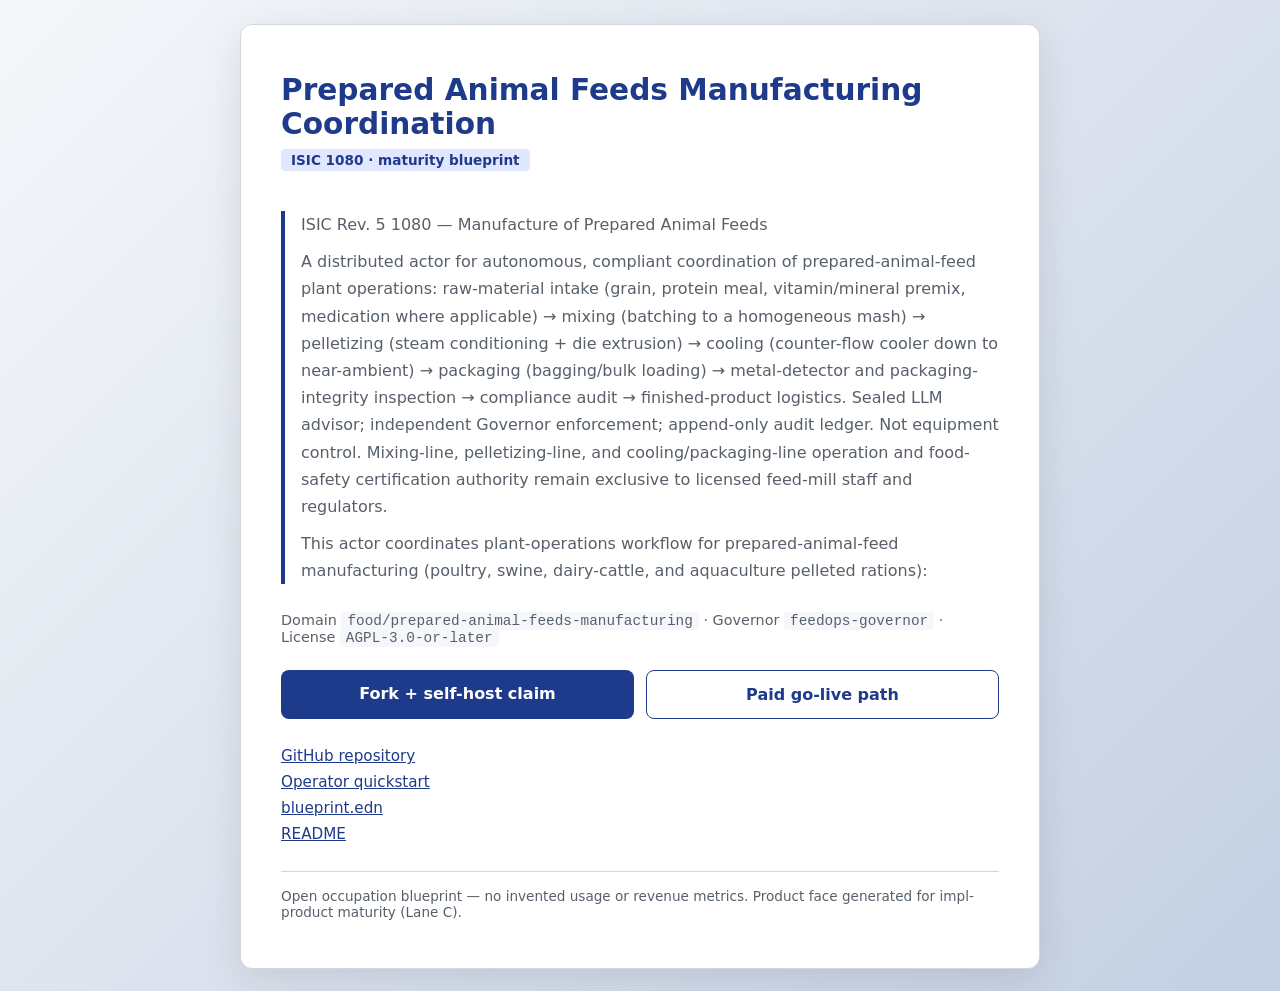
==== docs/index.html @ 8a02c8ad "docs: product-face densify (index.html + operator-quickstart) Lane C densify from blueprint/README. " ====
<!DOCTYPE html>
<html lang="en">
<head>
  <meta charset="UTF-8">
  <meta name="viewport" content="width=device-width, initial-scale=1.0">
  <title>Prepared Animal Feeds Manufacturing Coordination | cloud-itonami-isic-1080</title>
  <meta name="description" content="Prepared Animal Feeds Manufacturing Coordination — governed open occupation blueprint (ISIC 1080).">
  <style>
    :root { --bg:#f5f7fa; --card:#fff; --fg:#1b1f24; --muted:#57606a; --accent:#1e3a8a; --line:#d0d7de; }
    @media (prefers-color-scheme: dark) {
      :root { --bg:#0d1117; --card:#161b22; --fg:#e6edf3; --muted:#8d96a0; --accent:#58a6ff; --line:#30363d; }
    }
    * { box-sizing: border-box; margin: 0; padding: 0; }
    body { font-family: system-ui, -apple-system, sans-serif; background: linear-gradient(135deg, var(--bg), #c3cfe2);
           min-height: 100vh; display: flex; align-items: center; justify-content: center; padding: 24px; color: var(--fg); }
    .container { max-width: 800px; width: 100%; background: var(--card); border-radius: 12px;
                 box-shadow: 0 10px 40px rgba(0,0,0,.1); padding: 48px 40px; border: 1px solid var(--line); }
    h1 { font-size: 1.85rem; color: var(--accent); margin-bottom: 8px; }
    .badge { display: inline-block; background: #e0e7ff; color: var(--accent); padding: 3px 10px;
             border-radius: 4px; font-size: .85rem; font-weight: 600; margin-bottom: 20px; }
    @media (prefers-color-scheme: dark) { .badge { background: #1f2a44; } }
    .pitch { border-left: 4px solid var(--accent); padding-left: 16px; margin: 20px 0 28px; color: var(--muted); line-height: 1.7; }
    .pitch p { margin-bottom: 10px; }
    .meta { font-size: .9rem; color: var(--muted); margin-bottom: 24px; }
    .meta code { background: var(--bg); padding: 1px 6px; border-radius: 4px; }
    .cta { display: grid; grid-template-columns: 1fr 1fr; gap: 12px; margin-bottom: 28px; }
    @media (max-width: 560px) { .cta { grid-template-columns: 1fr; } }
    .cta a { display: block; text-align: center; text-decoration: none; padding: 14px 18px;
             border-radius: 8px; font-weight: 600; }
    .cta .primary { background: var(--accent); color: #fff; }
    .cta .secondary { border: 1.5px solid var(--accent); color: var(--accent); }
    ul.links { list-style: none; font-size: .95rem; }
    ul.links li { margin: 8px 0; }
    a { color: var(--accent); }
    footer { margin-top: 28px; padding-top: 16px; border-top: 1px solid var(--line);
             font-size: .85rem; color: var(--muted); }
  </style>
</head>
<body>
  <main class="container">
    <h1>Prepared Animal Feeds Manufacturing Coordination</h1>
    <div class="badge">ISIC 1080 · maturity blueprint</div>
    <div class="pitch">
      <p>ISIC Rev. 5 1080 — Manufacture of Prepared Animal Feeds</p>
      <p>A distributed actor for autonomous, compliant coordination of prepared-animal-feed plant operations: raw-material intake (grain, protein meal, vitamin/mineral premix, medication where applicable) → mixing (batching to a homogeneous mash) → pelletizing (steam conditioning + die extrusion) → cooling (counter-flow cooler down to near-ambient) → packaging (bagging/bulk loading) → metal-detector and packaging-integrity inspection → compliance audit → finished-product logistics. Sealed LLM advisor; independent Governor enforcement; append-only audit ledger. Not equipment control. Mixing-line, pelletizing-line, and cooling/packaging-line operation and food-safety certification authority remain exclusive to licensed feed-mill staff and regulators.</p>
      <p>This actor coordinates plant-operations workflow for prepared-animal-feed manufacturing (poultry, swine, dairy-cattle, and aquaculture pelleted rations):</p>
    </div>
    <p class="meta">Domain <code>food/prepared-animal-feeds-manufacturing</code> · Governor <code>feedops-governor</code> · License <code>AGPL-3.0-or-later</code></p>
    <div class="cta">
      <a class="primary" href="https://itonami.cloud/isco-1212/">Fork + self-host claim</a>
      <a class="secondary" href="https://itonami.cloud/docs/go-live.md">Paid go-live path</a>
    </div>
    <ul class="links">
      <li><a href="https://github.com/cloud-itonami/cloud-itonami-isic-1080">GitHub repository</a></li>
      <li><a href="./operator-quickstart.md">Operator quickstart</a></li>
      <li><a href="https://github.com/cloud-itonami/cloud-itonami-isic-1080/blob/main/blueprint.edn">blueprint.edn</a></li>
      <li><a href="https://github.com/cloud-itonami/cloud-itonami-isic-1080/blob/main/README.md">README</a></li>
    </ul>
    <footer>
      <p>Open occupation blueprint — no invented usage or revenue metrics. Product face generated for impl-product maturity (Lane C).</p>
    </footer>
  </main>
</body>
</html>
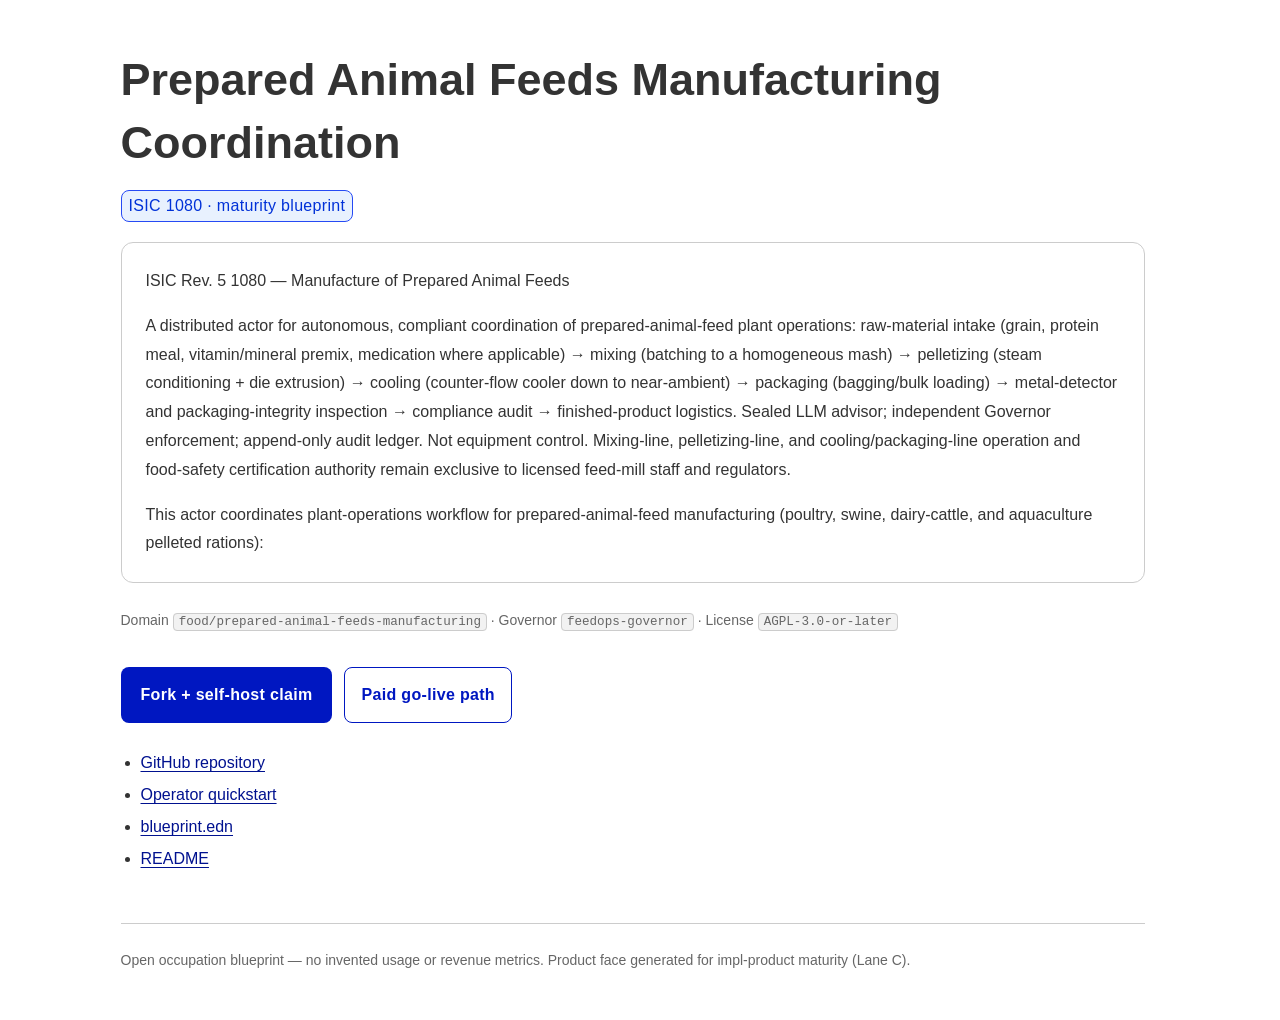
==== commit 9266518d: "ui: product face を デジタル庁デザインシステム(DADS)へ移行 共有テンプレート由来の docs/index.html を kotoba-lang/jp-go-digital-de" ====
--- a/docs/index.html
+++ b/docs/index.html
@@ -1,64 +1,2493 @@
 <!DOCTYPE html>
 <html lang="en">
-<head>
-  <meta charset="UTF-8">
-  <meta name="viewport" content="width=device-width, initial-scale=1.0">
-  <title>Prepared Animal Feeds Manufacturing Coordination | cloud-itonami-isic-1080</title>
-  <meta name="description" content="Prepared Animal Feeds Manufacturing Coordination — governed open occupation blueprint (ISIC 1080).">
-  <style>
-    :root { --bg:#f5f7fa; --card:#fff; --fg:#1b1f24; --muted:#57606a; --accent:#1e3a8a; --line:#d0d7de; }
-    @media (prefers-color-scheme: dark) {
-      :root { --bg:#0d1117; --card:#161b22; --fg:#e6edf3; --muted:#8d96a0; --accent:#58a6ff; --line:#30363d; }
-    }
-    * { box-sizing: border-box; margin: 0; padding: 0; }
-    body { font-family: system-ui, -apple-system, sans-serif; background: linear-gradient(135deg, var(--bg), #c3cfe2);
-           min-height: 100vh; display: flex; align-items: center; justify-content: center; padding: 24px; color: var(--fg); }
-    .container { max-width: 800px; width: 100%; background: var(--card); border-radius: 12px;
-                 box-shadow: 0 10px 40px rgba(0,0,0,.1); padding: 48px 40px; border: 1px solid var(--line); }
-    h1 { font-size: 1.85rem; color: var(--accent); margin-bottom: 8px; }
-    .badge { display: inline-block; background: #e0e7ff; color: var(--accent); padding: 3px 10px;
-             border-radius: 4px; font-size: .85rem; font-weight: 600; margin-bottom: 20px; }
-    @media (prefers-color-scheme: dark) { .badge { background: #1f2a44; } }
-    .pitch { border-left: 4px solid var(--accent); padding-left: 16px; margin: 20px 0 28px; color: var(--muted); line-height: 1.7; }
-    .pitch p { margin-bottom: 10px; }
-    .meta { font-size: .9rem; color: var(--muted); margin-bottom: 24px; }
-    .meta code { background: var(--bg); padding: 1px 6px; border-radius: 4px; }
-    .cta { display: grid; grid-template-columns: 1fr 1fr; gap: 12px; margin-bottom: 28px; }
-    @media (max-width: 560px) { .cta { grid-template-columns: 1fr; } }
-    .cta a { display: block; text-align: center; text-decoration: none; padding: 14px 18px;
-             border-radius: 8px; font-weight: 600; }
-    .cta .primary { background: var(--accent); color: #fff; }
-    .cta .secondary { border: 1.5px solid var(--accent); color: var(--accent); }
-    ul.links { list-style: none; font-size: .95rem; }
-    ul.links li { margin: 8px 0; }
-    a { color: var(--accent); }
-    footer { margin-top: 28px; padding-top: 16px; border-top: 1px solid var(--line);
-             font-size: .85rem; color: var(--muted); }
-  </style>
-</head>
-<body>
-  <main class="container">
-    <h1>Prepared Animal Feeds Manufacturing Coordination</h1>
-    <div class="badge">ISIC 1080 · maturity blueprint</div>
-    <div class="pitch">
-      <p>ISIC Rev. 5 1080 — Manufacture of Prepared Animal Feeds</p>
-      <p>A distributed actor for autonomous, compliant coordination of prepared-animal-feed plant operations: raw-material intake (grain, protein meal, vitamin/mineral premix, medication where applicable) → mixing (batching to a homogeneous mash) → pelletizing (steam conditioning + die extrusion) → cooling (counter-flow cooler down to near-ambient) → packaging (bagging/bulk loading) → metal-detector and packaging-integrity inspection → compliance audit → finished-product logistics. Sealed LLM advisor; independent Governor enforcement; append-only audit ledger. Not equipment control. Mixing-line, pelletizing-line, and cooling/packaging-line operation and food-safety certification authority remain exclusive to licensed feed-mill staff and regulators.</p>
-      <p>This actor coordinates plant-operations workflow for prepared-animal-feed manufacturing (poultry, swine, dairy-cattle, and aquaculture pelleted rations):</p>
+  <head><meta charset="utf-8"><meta name="viewport" content="width=device-width, initial-scale=1, viewport-fit=cover"><meta name="color-scheme" content="light"><meta name="theme-color" content="#ffffff"><title>Prepared Animal Feeds Manufacturing Coordination | cloud-itonami-isic-1080</title><meta name="description" content="Prepared Animal Feeds Manufacturing Coordination — governed open occupation blueprint (ISIC 1080)."><style>/* jp-go-digital-design-system — vendored CSS
+ * Source: https://github.com/digital-go-jp/design-system-example-components-html
+ * Upstream commit: 3b34f4c3553fa3bee90bfd8b6fe962ac3055107d — MIT License, Copyright (c) 2025 デジタル庁
+ * Generated by scripts/vendor.cljs — DO NOT EDIT BY HAND (re-vendor instead). */
+:root {
+  --color-primitive-blue-50: #e8f1fe;
+  --color-primitive-blue-100: #d9e6ff;
+  --color-primitive-blue-200: #c5d7fb;
+  --color-primitive-blue-300: #9db7f9;
+  --color-primitive-blue-400: #7096f8;
+  --color-primitive-blue-500: #4979f5;
+  --color-primitive-blue-600: #3460fb;
+  --color-primitive-blue-700: #264af4;
+  --color-primitive-blue-800: #0031d8;
+  --color-primitive-blue-900: #0017c1;
+  --color-primitive-blue-1000: #00118f;
+  --color-primitive-blue-1100: #000071;
+  --color-primitive-blue-1200: #000060;
+  --color-primitive-light-blue-50: #f0f9ff;
+  --color-primitive-light-blue-100: #dcf0ff;
+  --color-primitive-light-blue-200: #c0e4ff;
+  --color-primitive-light-blue-300: #97d3ff;
+  --color-primitive-light-blue-400: #57b8ff;
+  --color-primitive-light-blue-500: #39abff;
+  --color-primitive-light-blue-600: #008bf2;
+  --color-primitive-light-blue-700: #0877d7;
+  --color-primitive-light-blue-800: #0066be;
+  --color-primitive-light-blue-900: #0055ad;
+  --color-primitive-light-blue-1000: #00428c;
+  --color-primitive-light-blue-1100: #00316a;
+  --color-primitive-light-blue-1200: #00234b;
+  --color-primitive-cyan-50: #e9f7f9;
+  --color-primitive-cyan-100: #c8f8ff;
+  --color-primitive-cyan-200: #99f2ff;
+  --color-primitive-cyan-300: #79e2f2;
+  --color-primitive-cyan-400: #2bc8e4;
+  --color-primitive-cyan-500: #01b7d6;
+  --color-primitive-cyan-600: #00a3bf;
+  --color-primitive-cyan-700: #008da6;
+  --color-primitive-cyan-800: #008299;
+  --color-primitive-cyan-900: #006f83;
+  --color-primitive-cyan-1000: #006173;
+  --color-primitive-cyan-1100: #004c59;
+  --color-primitive-cyan-1200: #003741;
+  --color-primitive-green-50: #e6f5ec;
+  --color-primitive-green-100: #c2e5d1;
+  --color-primitive-green-200: #9bd4b5;
+  --color-primitive-green-300: #71c598;
+  --color-primitive-green-400: #51b883;
+  --color-primitive-green-500: #2cac6e;
+  --color-primitive-green-600: #259d63;
+  --color-primitive-green-700: #1d8b56;
+  --color-primitive-green-800: #197a4b;
+  --color-primitive-green-900: #115a36;
+  --color-primitive-green-1000: #0c472a;
+  --color-primitive-green-1100: #08351f;
+  --color-primitive-green-1200: #032213;
+  --color-primitive-lime-50: #ebfad9;
+  --color-primitive-lime-100: #d0f5a2;
+  --color-primitive-lime-200: #c0f354;
+  --color-primitive-lime-300: #ade830;
+  --color-primitive-lime-400: #9ddd15;
+  --color-primitive-lime-500: #8cc80c;
+  --color-primitive-lime-600: #7eb40d;
+  --color-primitive-lime-700: #6fa104;
+  --color-primitive-lime-800: #618e00;
+  --color-primitive-lime-900: #507500;
+  --color-primitive-lime-1000: #3e5a00;
+  --color-primitive-lime-1100: #2c4100;
+  --color-primitive-lime-1200: #1e2d00;
+  --color-primitive-yellow-50: #fbf5e0;
+  --color-primitive-yellow-100: #fff0b3;
+  --color-primitive-yellow-200: #ffe380;
+  --color-primitive-yellow-300: #ffd43d;
+  --color-primitive-yellow-400: #ffc700;
+  --color-primitive-yellow-500: #ebb700;
+  --color-primitive-yellow-600: #d2a400;
+  --color-primitive-yellow-700: #b78f00;
+  --color-primitive-yellow-800: #a58000;
+  --color-primitive-yellow-900: #927200;
+  --color-primitive-yellow-1000: #806300;
+  --color-primitive-yellow-1100: #6e5600;
+  --color-primitive-yellow-1200: #604b00;
+  --color-primitive-orange-50: #ffeee2;
+  --color-primitive-orange-100: #ffdfca;
+  --color-primitive-orange-200: #ffc199;
+  --color-primitive-orange-300: #ffa66d;
+  --color-primitive-orange-400: #ff8d44;
+  --color-primitive-orange-500: #ff7628;
+  --color-primitive-orange-600: #fb5b01;
+  --color-primitive-orange-700: #e25100;
+  --color-primitive-orange-800: #c74700;
+  --color-primitive-orange-900: #ac3e00;
+  --color-primitive-orange-1000: #8b3200;
+  --color-primitive-orange-1100: #6d2700;
+  --color-primitive-orange-1200: #541e00;
+  --color-primitive-red-50: #fdeeee;
+  --color-primitive-red-100: #ffdada;
+  --color-primitive-red-200: #ffbbbb;
+  --color-primitive-red-300: #ff9696;
+  --color-primitive-red-400: #ff7171;
+  --color-primitive-red-500: #ff5454;
+  --color-primitive-red-600: #fe3939;
+  --color-primitive-red-700: #fa0000;
+  --color-primitive-red-800: #ec0000;
+  --color-primitive-red-900: #ce0000;
+  --color-primitive-red-1000: #a90000;
+  --color-primitive-red-1100: #850000;
+  --color-primitive-red-1200: #620000;
+  --color-primitive-magenta-50: #f3e5f4;
+  --color-primitive-magenta-100: #ffd0ff;
+  --color-primitive-magenta-200: #ffaeff;
+  --color-primitive-magenta-300: #ff8eff;
+  --color-primitive-magenta-400: #f661f6;
+  --color-primitive-magenta-500: #f137f1;
+  --color-primitive-magenta-600: #db00db;
+  --color-primitive-magenta-700: #c000c0;
+  --color-primitive-magenta-800: #aa00aa;
+  --color-primitive-magenta-900: #8b008b;
+  --color-primitive-magenta-1000: #6c006c;
+  --color-primitive-magenta-1100: #500050;
+  --color-primitive-magenta-1200: #3b003b;
+  --color-primitive-purple-50: #f1eafa;
+  --color-primitive-purple-100: #ecddff;
+  --color-primitive-purple-200: #ddc2ff;
+  --color-primitive-purple-300: #cda6ff;
+  --color-primitive-purple-400: #bb87ff;
+  --color-primitive-purple-500: #a565f8;
+  --color-primitive-purple-600: #8843e1;
+  --color-primitive-purple-700: #6f23d0;
+  --color-primitive-purple-800: #5c10be;
+  --color-primitive-purple-900: #5109ad;
+  --color-primitive-purple-1000: #41048e;
+  --color-primitive-purple-1100: #30016c;
+  --color-primitive-purple-1200: #21004b;
+  --color-neutral-white: #ffffff;
+  --color-neutral-black: #000000;
+  --color-neutral-solid-gray-50: #f2f2f2;
+  --color-neutral-solid-gray-100: #e6e6e6;
+  --color-neutral-solid-gray-200: #cccccc;
+  --color-neutral-solid-gray-300: #b3b3b3;
+  --color-neutral-solid-gray-400: #999999;
+  --color-neutral-solid-gray-420: #949494;
+  --color-neutral-solid-gray-500: #7f7f7f;
+  --color-neutral-solid-gray-536: #767676;
+  --color-neutral-solid-gray-600: #666666;
+  --color-neutral-solid-gray-700: #4d4d4d;
+  --color-neutral-solid-gray-800: #333333;
+  --color-neutral-solid-gray-900: #1a1a1a;
+  --color-neutral-opacity-gray-50: rgba(0, 0, 0, 0.05);
+  --color-neutral-opacity-gray-100: rgba(0, 0, 0, 0.1);
+  --color-neutral-opacity-gray-200: rgba(0, 0, 0, 0.2);
+  --color-neutral-opacity-gray-300: rgba(0, 0, 0, 0.3);
+  --color-neutral-opacity-gray-400: rgba(0, 0, 0, 0.4);
+  --color-neutral-opacity-gray-420: rgba(0, 0, 0, 0.42);
+  --color-neutral-opacity-gray-500: rgba(0, 0, 0, 0.5);
+  --color-neutral-opacity-gray-536: rgba(0, 0, 0, 0.54);
+  --color-neutral-opacity-gray-600: rgba(0, 0, 0, 0.6);
+  --color-neutral-opacity-gray-700: rgba(0, 0, 0, 0.7);
+  --color-neutral-opacity-gray-800: rgba(0, 0, 0, 0.8);
+  --color-neutral-opacity-gray-900: rgba(0, 0, 0, 0.9);
+  --font-family-sans:
+    "Noto Sans JP", -apple-system, BlinkMacSystemFont, sans-serif;
+  --font-family-mono: "Noto Sans Mono", monospace;
+  --elevation-1:
+    0 2px 8px 1px rgba(0, 0, 0, 0.1), 0 1px 5px 0 rgba(0, 0, 0, 0.3);
+  --elevation-2:
+    0 2px 12px 2px rgba(0, 0, 0, 0.1), 0 1px 6px 0 rgba(0, 0, 0, 0.3);
+  --elevation-3:
+    0 4px 16px 3px rgba(0, 0, 0, 0.1), 0 1px 6px 0 rgba(0, 0, 0, 0.3);
+  --elevation-4:
+    0 6px 20px 4px rgba(0, 0, 0, 0.1), 0 2px 6px 0 rgba(0, 0, 0, 0.3);
+  --elevation-5:
+    0 8px 24px 5px rgba(0, 0, 0, 0.1), 0 2px 10px 0 rgba(0, 0, 0, 0.3);
+  --elevation-6:
+    0 10px 30px 6px rgba(0, 0, 0, 0.1), 0 3px 12px 0 rgba(0, 0, 0, 0.3);
+  --elevation-7:
+    0 12px 36px 7px rgba(0, 0, 0, 0.1), 0 3px 14px 0 rgba(0, 0, 0, 0.3);
+  --elevation-8:
+    0 14px 40px 7px rgba(0, 0, 0, 0.1), 0 3px 16px 0 rgba(0, 0, 0, 0.3);
+  --color-semantic-success-1: var(--color-primitive-green-600);
+  --color-semantic-success-2: var(--color-primitive-green-800);
+  --color-semantic-error-1: var(--color-primitive-red-800);
+  --color-semantic-error-2: var(--color-primitive-red-900);
+  --color-semantic-warning-yellow-1: var(--color-primitive-yellow-700);
+  --color-semantic-warning-yellow-2: var(--color-primitive-yellow-900);
+  --color-semantic-warning-orange-1: var(--color-primitive-orange-600);
+  --color-semantic-warning-orange-2: var(--color-primitive-orange-800);
+  --color-key-50: var(--color-primitive-blue-50);
+  --color-key-100: var(--color-primitive-blue-100);
+  --color-key-200: var(--color-primitive-blue-200);
+  --color-key-300: var(--color-primitive-blue-300);
+  --color-key-400: var(--color-primitive-blue-400);
+  --color-key-500: var(--color-primitive-blue-500);
+  --color-key-600: var(--color-primitive-blue-600);
+  --color-key-700: var(--color-primitive-blue-700);
+  --color-key-800: var(--color-primitive-blue-800);
+  --color-key-900: var(--color-primitive-blue-900);
+  --color-key-1000: var(--color-primitive-blue-1000);
+  --color-key-1100: var(--color-primitive-blue-1100);
+  --color-key-1200: var(--color-primitive-blue-1200);
+}
+
+html {
+  scrollbar-gutter: stable;
+  font-family: var(--font-family-sans);
+}
+
+html:has(:modal) {
+  overflow: clip;
+  scrollbar-gutter: auto;
+}
+
+body:has(:modal) {
+  overflow: auto;
+  scrollbar-gutter: stable;
+}
+
+:where(a):any-link {
+  color: var(--color-primitive-blue-1000);
+  text-decoration: underline;
+  text-decoration-thickness: calc(1 / 16 * 1rem);
+  text-underline-offset: calc(3 / 16 * 1rem);
+}
+
+:where(a):visited {
+  color: var(--color-primitive-magenta-900);
+}
+
+@media (hover: hover) {
+  :where(a):hover {
+    color: var(--color-primitive-blue-900);
+    text-decoration-thickness: calc(3 / 16 * 1rem);
+  }
+}
+
+:where(a):active {
+  color: var(--color-primitive-orange-800);
+  text-decoration-thickness: calc(1 / 16 * 1rem);
+}
+
+:focus-visible {
+  outline: calc(4 / 16 * 1rem) solid var(--color-neutral-black);
+  outline-offset: calc(2 / 16 * 1rem);
+  border-radius: calc(4 / 16 * 1rem);
+  box-shadow: 0 0 0 calc(2 / 16 * 1rem) var(--color-primitive-yellow-300);
+}
+
+.dads-u-visually-hidden {
+  clip: rect(0 0 0 0) !important;
+  clip-path: inset(50%) !important;
+  height: 1px !important;
+  overflow: hidden !important;
+  position: absolute !important;
+  white-space: nowrap !important;
+  width: 1px !important;
+}
+
+:where(.dads-u-focus-outline):focus-visible {
+  outline: calc(4 / 16 * 1rem) solid var(--color-neutral-black) !important;
+  outline-offset: calc(2 / 16 * 1rem) !important;
+  border-radius: calc(4 / 16 * 1rem) !important;
+  background-color: var(--color-primitive-yellow-300) !important;
+  box-shadow: 0 0 0 calc(2 / 16 * 1rem) var(--color-primitive-yellow-300) !important;
+}
+
+@supports selector(:has(*)) {
+  :where(.dads-u-focus-within-outline):focus-visible,
+  :where(.dads-u-focus-within-outline):has(:focus-visible) {
+    outline: calc(4 / 16 * 1rem) solid var(--color-neutral-black) !important;
+    outline-offset: calc(2 / 16 * 1rem) !important;
+    border-radius: calc(4 / 16 * 1rem) !important;
+    background-color: var(--color-primitive-yellow-300) !important;
+    box-shadow: 0 0 0 calc(2 / 16 * 1rem) var(--color-primitive-yellow-300) !important;
+  }
+}
+@supports not selector(:has(*)) {
+  :where(.dads-u-focus-within-outline):focus-within {
+    outline: calc(4 / 16 * 1rem) solid var(--color-neutral-black) !important;
+    outline-offset: calc(2 / 16 * 1rem) !important;
+    border-radius: calc(4 / 16 * 1rem) !important;
+    background-color: var(--color-primitive-yellow-300) !important;
+    box-shadow: 0 0 0 calc(2 / 16 * 1rem) var(--color-primitive-yellow-300) !important;
+  }
+}
+
+.dads-u-dsp-64B-140 {
+  font-weight: bold !important;
+  font-size: calc(64 / 16 * 1rem) !important;
+  line-height: 1.4 !important;
+  letter-spacing: 0 !important;
+}
+
+.dads-u-dsp-57B-140 {
+  font-weight: bold !important;
+  font-size: calc(57 / 16 * 1rem) !important;
+  line-height: 1.4 !important;
+  letter-spacing: 0 !important;
+}
+
+.dads-u-dsp-48B-140 {
+  font-weight: bold !important;
+  font-size: calc(48 / 16 * 1rem) !important;
+  line-height: 1.4 !important;
+  letter-spacing: 0 !important;
+}
+
+.dads-u-dsp-64N-140 {
+  font-weight: normal !important;
+  font-size: calc(64 / 16 * 1rem) !important;
+  line-height: 1.4 !important;
+  letter-spacing: 0 !important;
+}
+
+.dads-u-dsp-57N-140 {
+  font-weight: normal !important;
+  font-size: calc(57 / 16 * 1rem) !important;
+  line-height: 1.4 !important;
+  letter-spacing: 0 !important;
+}
+
+.dads-u-dsp-48N-140 {
+  font-weight: normal !important;
+  font-size: calc(48 / 16 * 1rem) !important;
+  line-height: 1.4 !important;
+  letter-spacing: 0 !important;
+}
+
+.dads-u-std-45B-140 {
+  font-weight: bold !important;
+  font-size: calc(45 / 16 * 1rem) !important;
+  line-height: 1.4 !important;
+  letter-spacing: 0 !important;
+}
+
+.dads-u-std-36B-140 {
+  font-weight: bold !important;
+  font-size: calc(36 / 16 * 1rem) !important;
+  line-height: 1.4 !important;
+  letter-spacing: 0.01em !important;
+}
+
+.dads-u-std-32B-150 {
+  font-weight: bold !important;
+  font-size: calc(32 / 16 * 1rem) !important;
+  line-height: 1.5 !important;
+  letter-spacing: 0.01em !important;
+}
+
+.dads-u-std-28B-150 {
+  font-weight: bold !important;
+  font-size: calc(28 / 16 * 1rem) !important;
+  line-height: 1.5 !important;
+  letter-spacing: 0.01em !important;
+}
+
+.dads-u-std-26B-150 {
+  font-weight: bold !important;
+  font-size: calc(26 / 16 * 1rem) !important;
+  line-height: 1.5 !important;
+  letter-spacing: 0.02em !important;
+}
+
+.dads-u-std-24B-150 {
+  font-weight: bold !important;
+  font-size: calc(24 / 16 * 1rem) !important;
+  line-height: 1.5 !important;
+  letter-spacing: 0.02em !important;
+}
+
+.dads-u-std-22B-150 {
+  font-weight: bold !important;
+  font-size: calc(22 / 16 * 1rem) !important;
+  line-height: 1.5 !important;
+  letter-spacing: 0.02em !important;
+}
+
+.dads-u-std-20B-150 {
+  font-weight: bold !important;
+  font-size: calc(20 / 16 * 1rem) !important;
+  line-height: 1.5 !important;
+  letter-spacing: 0.02em !important;
+}
+
+.dads-u-std-18B-160 {
+  font-weight: bold !important;
+  font-size: calc(18 / 16 * 1rem) !important;
+  line-height: 1.6 !important;
+  letter-spacing: 0.02em !important;
+}
+
+.dads-u-std-17B-170 {
+  font-weight: bold !important;
+  font-size: calc(17 / 16 * 1rem) !important;
+  line-height: 1.7 !important;
+  letter-spacing: 0.02em !important;
+}
+
+.dads-u-std-16B-170 {
+  font-weight: bold !important;
+  font-size: calc(16 / 16 * 1rem) !important;
+  line-height: 1.7 !important;
+  letter-spacing: 0.02em !important;
+}
+
+.dads-u-std-16B-175 {
+  font-weight: bold !important;
+  font-size: calc(16 / 16 * 1rem) !important;
+  line-height: 1.75 !important;
+  letter-spacing: 0.02em !important;
+}
+
+.dads-u-std-45N-140 {
+  font-weight: normal !important;
+  font-size: calc(45 / 16 * 1rem) !important;
+  line-height: 1.4 !important;
+  letter-spacing: 0 !important;
+}
+
+.dads-u-std-36N-140 {
+  font-weight: normal !important;
+  font-size: calc(36 / 16 * 1rem) !important;
+  line-height: 1.4 !important;
+  letter-spacing: 0.01em !important;
+}
+
+.dads-u-std-32N-150 {
+  font-weight: normal !important;
+  font-size: calc(32 / 16 * 1rem) !important;
+  line-height: 1.5 !important;
+  letter-spacing: 0.01em !important;
+}
+
+.dads-u-std-28N-150 {
+  font-weight: normal !important;
+  font-size: calc(28 / 16 * 1rem) !important;
+  line-height: 1.5 !important;
+  letter-spacing: 0.01em !important;
+}
+
+.dads-u-std-26N-150 {
+  font-weight: normal !important;
+  font-size: calc(26 / 16 * 1rem) !important;
+  line-height: 1.5 !important;
+  letter-spacing: 0.02em !important;
+}
+
+.dads-u-std-24N-150 {
+  font-weight: normal !important;
+  font-size: calc(24 / 16 * 1rem) !important;
+  line-height: 1.5 !important;
+  letter-spacing: 0.02em !important;
+}
+
+.dads-u-std-22N-150 {
+  font-weight: normal !important;
+  font-size: calc(22 / 16 * 1rem) !important;
+  line-height: 1.5 !important;
+  letter-spacing: 0.02em !important;
+}
+
+.dads-u-std-20N-150 {
+  font-weight: normal !important;
+  font-size: calc(20 / 16 * 1rem) !important;
+  line-height: 1.5 !important;
+  letter-spacing: 0.02em !important;
+}
+
+.dads-u-std-18N-160 {
+  font-weight: normal !important;
+  font-size: calc(18 / 16 * 1rem) !important;
+  line-height: 1.6 !important;
+  letter-spacing: 0.02em !important;
+}
+
+.dads-u-std-17N-170 {
+  font-weight: normal !important;
+  font-size: calc(17 / 16 * 1rem) !important;
+  line-height: 1.7 !important;
+  letter-spacing: 0.02em !important;
+}
+
+.dads-u-std-16N-170 {
+  font-weight: normal !important;
+  font-size: calc(16 / 16 * 1rem) !important;
+  line-height: 1.7 !important;
+  letter-spacing: 0.02em !important;
+}
+
+.dads-u-std-16N-175 {
+  font-weight: normal !important;
+  font-size: calc(16 / 16 * 1rem) !important;
+  line-height: 1.75 !important;
+  letter-spacing: 0.02em !important;
+}
+
+.dads-u-dns-17B-130 {
+  font-weight: bold !important;
+  font-size: calc(17 / 16 * 1rem) !important;
+  line-height: 1.3 !important;
+  letter-spacing: 0 !important;
+}
+
+.dads-u-dns-17B-120 {
+  font-weight: bold !important;
+  font-size: calc(17 / 16 * 1rem) !important;
+  line-height: 1.2 !important;
+  letter-spacing: 0 !important;
+}
+
+.dads-u-dns-16B-130 {
+  font-weight: bold !important;
+  font-size: calc(16 / 16 * 1rem) !important;
+  line-height: 1.3 !important;
+  letter-spacing: 0 !important;
+}
+
+.dads-u-dns-16B-120 {
+  font-weight: bold !important;
+  font-size: calc(16 / 16 * 1rem) !important;
+  line-height: 1.2 !important;
+  letter-spacing: 0 !important;
+}
+
+.dads-u-dns-14B-130 {
+  font-weight: bold !important;
+  font-size: calc(14 / 16 * 1rem) !important;
+  line-height: 1.3 !important;
+  letter-spacing: 0 !important;
+}
+
+.dads-u-dns-14B-120 {
+  font-weight: bold !important;
+  font-size: calc(14 / 16 * 1rem) !important;
+  line-height: 1.2 !important;
+  letter-spacing: 0 !important;
+}
+
+.dads-u-dns-17N-130 {
+  font-weight: normal !important;
+  font-size: calc(17 / 16 * 1rem) !important;
+  line-height: 1.3 !important;
+  letter-spacing: 0 !important;
+}
+
+.dads-u-dns-17N-120 {
+  font-weight: normal !important;
+  font-size: calc(17 / 16 * 1rem) !important;
+  line-height: 1.2 !important;
+  letter-spacing: 0 !important;
+}
+
+.dads-u-dns-16N-130 {
+  font-weight: normal !important;
+  font-size: calc(16 / 16 * 1rem) !important;
+  line-height: 1.3 !important;
+  letter-spacing: 0 !important;
+}
+
+.dads-u-dns-16N-120 {
+  font-weight: normal !important;
+  font-size: calc(16 / 16 * 1rem) !important;
+  line-height: 1.2 !important;
+  letter-spacing: 0 !important;
+}
+
+.dads-u-dns-14N-130 {
+  font-weight: normal !important;
+  font-size: calc(14 / 16 * 1rem) !important;
+  line-height: 1.3 !important;
+  letter-spacing: 0 !important;
+}
+
+.dads-u-dns-14N-120 {
+  font-weight: normal !important;
+  font-size: calc(14 / 16 * 1rem) !important;
+  line-height: 1.2 !important;
+  letter-spacing: 0 !important;
+}
+
+.dads-u-oln-17B-100 {
+  font-weight: bold !important;
+  font-size: calc(17 / 16 * 1rem) !important;
+  line-height: 1 !important;
+  letter-spacing: 0.02em !important;
+}
+
+.dads-u-oln-16B-100 {
+  font-weight: bold !important;
+  font-size: calc(16 / 16 * 1rem) !important;
+  line-height: 1 !important;
+  letter-spacing: 0.02em !important;
+}
+
+.dads-u-oln-14B-100 {
+  font-weight: bold !important;
+  font-size: calc(14 / 16 * 1rem) !important;
+  line-height: 1 !important;
+  letter-spacing: 0.02em !important;
+}
+
+.dads-u-oln-17N-100 {
+  font-weight: normal !important;
+  font-size: calc(17 / 16 * 1rem) !important;
+  line-height: 1 !important;
+  letter-spacing: 0.02em !important;
+}
+
+.dads-u-oln-16N-100 {
+  font-weight: normal !important;
+  font-size: calc(16 / 16 * 1rem) !important;
+  line-height: 1 !important;
+  letter-spacing: 0.02em !important;
+}
+
+.dads-u-oln-14N-100 {
+  font-weight: normal !important;
+  font-size: calc(14 / 16 * 1rem) !important;
+  line-height: 1 !important;
+  letter-spacing: 0.02em !important;
+}
+
+.dads-u-mono-17B-150 {
+  font-weight: bold !important;
+  font-size: calc(17 / 16 * 1rem) !important;
+  line-height: 1.5 !important;
+  font-family: var(--font-family-mono) !important;
+  letter-spacing: 0 !important;
+}
+
+.dads-u-mono-16B-150 {
+  font-weight: bold !important;
+  font-size: calc(16 / 16 * 1rem) !important;
+  line-height: 1.5 !important;
+  font-family: var(--font-family-mono) !important;
+  letter-spacing: 0 !important;
+}
+
+.dads-u-mono-14B-150 {
+  font-weight: bold !important;
+  font-size: calc(14 / 16 * 1rem) !important;
+  line-height: 1.5 !important;
+  font-family: var(--font-family-mono) !important;
+  letter-spacing: 0 !important;
+}
+
+.dads-u-mono-17N-150 {
+  font-weight: normal !important;
+  font-size: calc(17 / 16 * 1rem) !important;
+  line-height: 1.5 !important;
+  font-family: var(--font-family-mono) !important;
+  letter-spacing: 0 !important;
+}
+
+.dads-u-mono-16N-150 {
+  font-weight: normal !important;
+  font-size: calc(16 / 16 * 1rem) !important;
+  line-height: 1.5 !important;
+  font-family: var(--font-family-mono) !important;
+  letter-spacing: 0 !important;
+}
+
+.dads-u-mono-14N-150 {
+  font-weight: normal !important;
+  font-size: calc(14 / 16 * 1rem) !important;
+  line-height: 1.5 !important;
+  font-family: var(--font-family-mono) !important;
+  letter-spacing: 0 !important;
+}
+/* --- component: button --- */
+.dads-button {
+  --button-color: var(--color-key-900);
+  --button-hover-color: var(--color-key-1000);
+  --button-active-color: var(--color-key-1200);
+  --button-outline-hover-bg-color: var(--color-key-200);
+  --button-outline-active-bg-color: var(--color-key-300);
+  display: flex;
+  align-items: center;
+  justify-content: center;
+  column-gap: calc(4 / 16 * 1rem);
+  box-sizing: border-box;
+  width: fit-content;
+  max-width: 100%;
+  font-weight: bold;
+  font-size: calc(16 / 16 * 1rem);
+  line-height: 1;
+  font-family: var(--font-family-sans);
+  letter-spacing: 0.02em;
+  text-decoration: none;
+  text-underline-offset: calc(3 / 16 * 1rem);
+}
+
+.dads-button:disabled,
+.dads-button[aria-disabled="true"] {
+  cursor: default;
+}
+
+.dads-button[data-type="solid-fill"] {
+  border: 4px double transparent;
+  background-color: var(--button-color);
+  color: var(--color-neutral-white);
+}
+
+@media (hover: hover) {
+  .dads-button[data-type="solid-fill"]:hover {
+    background-color: var(--button-hover-color);
+    text-decoration: underline;
+    text-decoration-thickness: calc(1 / 16 * 1rem);
+  }
+}
+
+.dads-button[data-type="solid-fill"]:active {
+  background-color: var(--button-active-color);
+  text-decoration: underline;
+}
+
+.dads-button[data-type="solid-fill"]:focus-visible {
+  outline: calc(4 / 16 * 1rem) solid var(--color-neutral-black);
+  outline-offset: calc(2 / 16 * 1rem);
+  box-shadow: 0 0 0 calc(2 / 16 * 1rem) var(--color-primitive-yellow-300);
+}
+
+.dads-button[data-type="solid-fill"]:disabled,
+.dads-button[data-type="solid-fill"][aria-disabled="true"] {
+  background-color: var(--color-neutral-solid-gray-300);
+  color: var(--color-neutral-solid-gray-50);
+  text-decoration: none;
+}
+
+@media (forced-colors: active) {
+  .dads-button[data-type="solid-fill"]:disabled,
+  .dads-button[data-type="solid-fill"][aria-disabled="true"] {
+    border-color: GrayText;
+    color: GrayText;
+  }
+}
+
+.dads-button[data-type="outline"] {
+  border: 1px solid currentcolor;
+  background-color: var(--color-neutral-white);
+  color: var(--button-color);
+}
+
+@media (hover: hover) {
+  .dads-button[data-type="outline"]:hover {
+    background-color: var(--button-outline-hover-bg-color);
+    color: var(--button-hover-color);
+    text-decoration: underline;
+    text-decoration-thickness: calc(1 / 16 * 1rem);
+  }
+}
+
+.dads-button[data-type="outline"]:active {
+  background-color: var(--button-outline-active-bg-color);
+  color: var(--button-active-color);
+  text-decoration: underline;
+}
+
+.dads-button[data-type="outline"]:focus-visible {
+  outline: calc(4 / 16 * 1rem) solid var(--color-neutral-black);
+  outline-offset: calc(2 / 16 * 1rem);
+  box-shadow: 0 0 0 calc(2 / 16 * 1rem) var(--color-primitive-yellow-300);
+}
+
+.dads-button[data-type="outline"]:disabled,
+.dads-button[data-type="outline"][aria-disabled="true"] {
+  background-color: var(--color-neutral-white);
+  color: var(--color-neutral-solid-gray-300);
+  text-decoration: none;
+}
+
+@media (forced-colors: active) {
+  .dads-button[data-type="outline"]:disabled,
+  .dads-button[data-type="outline"][aria-disabled="true"] {
+    border-color: GrayText;
+    color: GrayText;
+  }
+}
+
+.dads-button[data-type="text"] {
+  border: 0;
+  background-color: transparent;
+  color: var(--button-color);
+  text-decoration: underline;
+  text-decoration-thickness: calc(1 / 16 * 1rem);
+}
+
+@media (hover: hover) {
+  .dads-button[data-type="text"]:hover {
+    background-color: var(--color-key-50);
+    color: var(--button-hover-color);
+    text-decoration-thickness: calc(3 / 16 * 1rem);
+  }
+}
+
+.dads-button[data-type="text"]:active {
+  background-color: var(--color-key-100);
+  color: var(--button-active-color);
+}
+
+.dads-button[data-type="text"]:focus-visible {
+  outline: calc(4 / 16 * 1rem) solid var(--color-neutral-black);
+  outline-offset: calc(2 / 16 * 1rem);
+  background-color: var(--color-primitive-yellow-300);
+  box-shadow: 0 0 0 calc(2 / 16 * 1rem) var(--color-primitive-yellow-300);
+}
+
+.dads-button[data-type="text"]:disabled,
+.dads-button[data-type="text"][aria-disabled="true"] {
+  background-color: transparent;
+  color: var(--color-neutral-solid-gray-300);
+  text-decoration-thickness: revert;
+}
+
+@media (forced-colors: active) {
+  .dads-button[data-type="text"]:disabled,
+  .dads-button[data-type="text"][aria-disabled="true"] {
+    color: GrayText;
+  }
+}
+
+.dads-button[data-size="lg"] {
+  min-width: calc(136 / 16 * 1rem);
+  min-height: calc(56 / 16 * 1rem);
+  border-radius: calc(8 / 16 * 1rem);
+  padding: calc(12 / 16 * 1rem) calc(16 / 16 * 1rem);
+}
+
+.dads-button[data-size="md"] {
+  min-width: calc(96 / 16 * 1rem);
+  min-height: calc(48 / 16 * 1rem);
+  border-radius: calc(8 / 16 * 1rem);
+  padding: calc(8 / 16 * 1rem) calc(16 / 16 * 1rem);
+}
+
+.dads-button[data-size="sm"] {
+  position: relative;
+  min-width: calc(80 / 16 * 1rem);
+  min-height: calc(36 / 16 * 1rem);
+  border-radius: calc(6 / 16 * 1rem);
+  padding: calc(2 / 16 * 1rem) calc(12 / 16 * 1rem);
+}
+
+.dads-button[data-size="sm"]::after {
+  content: "";
+  position: absolute;
+  inset: 0;
+  margin: auto;
+  height: calc(44 / 16 * 1rem);
+}
+
+.dads-button[data-size="xs"] {
+  position: relative;
+  min-width: calc(72 / 16 * 1rem);
+  min-height: calc(28 / 16 * 1rem);
+  border-radius: calc(4 / 16 * 1rem);
+  padding: calc(2 / 16 * 1rem) calc(8 / 16 * 1rem);
+  font-size: calc(14 / 16 * 1rem);
+}
+
+.dads-button[data-size="xs"]::after {
+  content: "";
+  position: absolute;
+  inset: 0;
+  margin: auto;
+  height: calc(44 / 16 * 1rem);
+}
+
+.dads-button__icon {
+  flex-shrink: 0;
+}
+/* --- component: heading --- */
+.dads-heading {
+  color: var(--color-neutral-solid-gray-800);
+  font-family: var(--font-family-sans);
+}
+
+.dads-heading[data-size="64"] {
+  --_shoulder-size: calc(28 / 16 * 1rem);
+  --_shoulder-line-height: 1.5;
+  --_shoulder-letter-spacing: 0.01em;
+  font-weight: bold;
+  font-size: calc(64 / 16 * 1rem);
+  line-height: 1.4;
+  letter-spacing: 0;
+}
+
+.dads-heading[data-size="57"] {
+  --_shoulder-size: calc(24 / 16 * 1rem);
+  --_shoulder-line-height: 1.5;
+  --_shoulder-letter-spacing: 0.02em;
+  font-weight: bold;
+  font-size: calc(57 / 16 * 1rem);
+  line-height: 1.4;
+  letter-spacing: 0;
+}
+
+.dads-heading[data-size="45"] {
+  --_shoulder-size: calc(22 / 16 * 1rem);
+  --_shoulder-line-height: 1.5;
+  --_shoulder-letter-spacing: 0.02em;
+  font-weight: bold;
+  font-size: calc(45 / 16 * 1rem);
+  line-height: 1.4;
+  letter-spacing: 0;
+}
+
+.dads-heading[data-size="36"] {
+  --_shoulder-size: calc(20 / 16 * 1rem);
+  --_shoulder-line-height: 1.5;
+  --_shoulder-letter-spacing: 0.02em;
+  font-weight: bold;
+  font-size: calc(36 / 16 * 1rem);
+  line-height: 1.4;
+  letter-spacing: 0.01em;
+}
+
+.dads-heading[data-size="32"] {
+  --_shoulder-size: calc(18 / 16 * 1rem);
+  --_shoulder-line-height: 1.6;
+  --_shoulder-letter-spacing: 0.02em;
+  font-weight: bold;
+  font-size: calc(32 / 16 * 1rem);
+  line-height: 1.5;
+  letter-spacing: 0.01em;
+}
+
+.dads-heading[data-size="28"] {
+  --_shoulder-size: calc(16 / 16 * 1rem);
+  --_shoulder-line-height: 1.7;
+  --_shoulder-letter-spacing: 0.02em;
+  font-weight: bold;
+  font-size: calc(28 / 16 * 1rem);
+  line-height: 1.5;
+  letter-spacing: 0.01em;
+}
+
+.dads-heading[data-size="24"] {
+  --_shoulder-size: calc(16 / 16 * 1rem);
+  --_shoulder-line-height: 1.7;
+  --_shoulder-letter-spacing: 0.02em;
+  font-weight: bold;
+  font-size: calc(24 / 16 * 1rem);
+  line-height: 1.5;
+  letter-spacing: 0.02em;
+}
+
+.dads-heading[data-size="20"] {
+  --_shoulder-size: calc(16 / 16 * 1rem);
+  --_shoulder-line-height: 1.7;
+  --_shoulder-letter-spacing: 0.02em;
+  font-weight: bold;
+  font-size: calc(20 / 16 * 1rem);
+  line-height: 1.5;
+  letter-spacing: 0.02em;
+}
+
+.dads-heading[data-size="18"] {
+  --_shoulder-size: calc(16 / 16 * 1rem);
+  --_shoulder-line-height: 1.7;
+  --_shoulder-letter-spacing: 0.02em;
+  font-weight: bold;
+  font-size: calc(18 / 16 * 1rem);
+  line-height: 1.6;
+  letter-spacing: 0.02em;
+}
+
+.dads-heading[data-size="16"] {
+  --_shoulder-size: calc(16 / 16 * 1rem);
+  --_shoulder-line-height: 1.7;
+  --_shoulder-letter-spacing: 0.02em;
+  font-weight: bold;
+  font-size: calc(16 / 16 * 1rem);
+  line-height: 1.7;
+  letter-spacing: 0.02em;
+}
+
+.dads-heading[data-chip] {
+  position: relative;
+  padding-left: calc(1em / 3 + 0.5em);
+}
+
+.dads-heading[data-chip]::before {
+  position: absolute;
+  top: 0.2em;
+  bottom: 0.1em;
+  left: 0;
+  width: calc(1em / 3);
+  background-color: var(--color-key-900);
+  content: "";
+}
+
+@supports (top: 1lh) {
+  .dads-heading[data-chip]::before {
+    top: calc(0.5lh - 0.45em);
+    bottom: calc(0.5lh - 0.55em);
+  }
+}
+
+.dads-heading[data-chip]:has(.dads-heading__shoulder)::before {
+  top: calc((var(--_shoulder-size) * (var(--_shoulder-line-height) - 1)) / 2);
+}
+
+@media (forced-colors: active) {
+  .dads-heading[data-chip]::before {
+    background-color: CanvasText;
+  }
+}
+
+.dads-heading[data-rule] {
+  border-bottom: solid var(--color-key-900);
+}
+
+.dads-heading[data-rule="8"] {
+  border-bottom-width: calc(8 / 16 * 1rem);
+  padding-bottom: calc(32 / 16 * 1rem);
+}
+
+.dads-heading[data-rule="6"] {
+  border-bottom-width: calc(6 / 16 * 1rem);
+  padding-bottom: calc(24 / 16 * 1rem);
+}
+
+.dads-heading[data-rule="4"] {
+  border-bottom-width: calc(4 / 16 * 1rem);
+  padding-bottom: calc(16 / 16 * 1rem);
+}
+
+.dads-heading[data-rule="2"] {
+  border-bottom-width: calc(2 / 16 * 1rem);
+  padding-bottom: calc(8 / 16 * 1rem);
+}
+
+.dads-heading__shoulder {
+  margin: 0;
+  font-weight: bold;
+  font-size: var(--_shoulder-size);
+  line-height: var(--_shoulder-line-height);
+  letter-spacing: var(--_shoulder-letter-spacing);
+}
+
+.dads-heading__heading {
+  margin: 0;
+  font: inherit;
+}
+
+.dads-heading__icon {
+  margin-right: calc(0.4em - 0.25em);
+}
+
+.dads-heading__icon::after {
+  content: " ";
+}
+
+.dads-heading__icon-svg {
+  display: inline-block;
+  width: 1.25em;
+  height: 1.25em;
+  vertical-align: -0.25em;
+}
+/* --- component: accordion --- */
+.dads-accordion {
+  --_icon-size: calc(20 / 16 * 1rem);
+  border-bottom: 1px solid var(--color-neutral-solid-gray-420);
+}
+
+@media (min-width: 48rem) {
+  .dads-accordion {
+    --_icon-size: calc(32 / 16 * 1rem);
+  }
+}
+
+.dads-accordion__summary {
+  position: relative;
+  display: block;
+  padding: calc(8 / 16 * 1rem) calc(8 / 16 * 1rem) calc(8 / 16 * 1rem)
+    calc(var(--_icon-size) + 0.75rem);
+  color: var(--color-neutral-solid-gray-800);
+  font-weight: normal;
+  font-size: calc(16 / 16 * 1rem);
+  line-height: 1.7;
+  font-family: var(--font-family-sans);
+  letter-spacing: 0.02em;
+  cursor: default;
+}
+
+.dads-accordion__summary::marker {
+  content: "";
+}
+
+.dads-accordion__summary::-webkit-details-marker {
+  display: none;
+}
+
+@media (min-width: 48rem) {
+  .dads-accordion__summary {
+    padding: calc(16 / 16 * 1rem) calc(16 / 16 * 1rem) calc(16 / 16 * 1rem)
+      calc(var(--_icon-size) + calc(20 / 16 * 1rem));
+    font-size: calc(18 / 16 * 1rem);
+    line-height: 1.6;
+  }
+}
+
+@media (hover: hover) {
+  .dads-accordion__summary:hover:not(:focus-visible) {
+    background-color: var(--color-neutral-solid-gray-50);
+  }
+}
+
+.dads-accordion__summary:focus-visible {
+  outline: calc(4 / 16 * 1rem) solid var(--color-neutral-black);
+  outline-offset: calc(2 / 16 * 1rem);
+  border-radius: calc(4 / 16 * 1rem);
+  background-color: var(--color-primitive-yellow-300);
+  box-shadow: 0 0 0 calc(2 / 16 * 1rem) var(--color-primitive-yellow-300);
+}
+
+.dads-accordion__icon {
+  position: absolute;
+  top: calc(8 / 16 * 1rem);
+  left: calc(2 / 16 * 1rem);
+  margin-top: calc((1lh - var(--_icon-size)) / 2);
+  display: inline-flex;
+  align-items: center;
+  justify-content: center;
+  box-sizing: border-box;
+  width: var(--_icon-size);
+  height: var(--_icon-size);
+  border-radius: 50%;
+  border: 1px solid currentcolor;
+  background-color: var(--color-neutral-white);
+  color: var(--color-key-1000);
+}
+
+@media (min-width: 48rem) {
+  .dads-accordion__icon {
+    top: calc(14 / 16 * 1rem);
+    left: calc(6 / 16 * 1rem);
+  }
+}
+
+.dads-accordion[open] .dads-accordion__icon {
+  transform: rotate(180deg);
+}
+
+@media (hover: hover) {
+  .dads-accordion__summary:hover .dads-accordion__icon {
+    outline: calc(2 / 16 * 1rem) solid currentcolor;
+  }
+}
+
+.dads-accordion__icon-svg {
+  margin-top: calc(2 / 16 * 1rem);
+  width: calc(16 / 16 * 1rem);
+  height: calc(16 / 16 * 1rem);
+  pointer-events: none;
+}
+
+@media (min-width: 48rem) {
+  .dads-accordion__icon-svg {
+    width: auto;
+    height: auto;
+  }
+}
+
+.dads-accordion__summary :is(h1, h2, h3, h4, h5, h6) {
+  margin: 0;
+  font: inherit;
+}
+
+.dads-accordion__content {
+  padding: calc(16 / 16 * 1rem) calc(8 / 16 * 1rem) calc(16 / 16 * 1rem)
+    calc(var(--_icon-size) + 0.75rem);
+}
+
+@media (min-width: 48rem) {
+  .dads-accordion__content {
+    padding: calc(24 / 16 * 1rem) calc(16 / 16 * 1rem) calc(24 / 16 * 1rem)
+      calc(var(--_icon-size) + 1.25rem);
+  }
+}
+
+.dads-accordion__back-link:any-link {
+  display: flex;
+  align-items: flex-start;
+  gap: calc(6 / 16 * 1rem);
+  width: fit-content;
+  color: var(--color-primitive-blue-1000);
+  text-decoration: underline;
+  text-decoration-thickness: calc(1 / 16 * 1rem);
+  text-underline-offset: calc(3 / 16 * 1rem);
+  text-spacing-trim: trim-start;
+}
+
+@media (hover: hover) {
+  .dads-accordion__back-link:hover {
+    color: var(--color-primitive-blue-900);
+    text-decoration-thickness: calc(3 / 16 * 1rem);
+  }
+}
+
+.dads-accordion__back-link:active {
+  color: var(--color-primitive-orange-800);
+  text-decoration-thickness: calc(1 / 16 * 1rem);
+}
+
+.dads-accordion__back-link:focus-visible {
+  outline: calc(4 / 16 * 1rem) solid var(--color-neutral-black);
+  outline-offset: calc(2 / 16 * 1rem);
+  border-radius: calc(4 / 16 * 1rem);
+  background-color: var(--color-primitive-yellow-300);
+  box-shadow: 0 0 0 calc(2 / 16 * 1rem) var(--color-primitive-yellow-300);
+}
+
+.dads-accordion__back-link-icon {
+  margin-top: calc((1lh - 24 / 16 * 1rem) / 2);
+  flex-shrink: 0;
+}
+/* --- component: input-text --- */
+.dads-input-text {
+  display: block;
+  color: var(--color-neutral-solid-gray-800);
+  font-weight: normal;
+  font-size: calc(16 / 16 * 1rem);
+  line-height: 1.7;
+  font-family: var(--font-family-sans);
+  letter-spacing: 0.02em;
+}
+
+.dads-input-text__input {
+  box-sizing: border-box;
+  max-width: 100%;
+  border: 1px solid var(--color-neutral-solid-gray-600);
+  background-color: var(--color-neutral-white);
+  padding: calc(12 / 16 * 1rem) calc(16 / 16 * 1rem);
+  border-radius: calc(8 / 16 * 1rem);
+  color: var(--color-neutral-solid-gray-900);
+  font: inherit;
+  line-height: 1;
+}
+
+.dads-input-text__input[data-size="sm"] {
+  height: 2.5rem;
+}
+
+.dads-input-text__input[data-size="md"] {
+  height: 3rem;
+}
+
+.dads-input-text__input[data-size="lg"] {
+  height: 3.5rem;
+}
+
+.dads-input-text__input:read-only:not(:disabled) {
+  border-style: dashed;
+}
+
+.dads-input-text__input:focus-visible {
+  outline: calc(4 / 16 * 1rem) solid var(--color-neutral-black);
+  outline-offset: calc(2 / 16 * 1rem);
+  box-shadow: 0 0 0 calc(2 / 16 * 1rem) var(--color-primitive-yellow-300);
+}
+
+@media (hover: hover) {
+  .dads-input-text__input:not(:read-only):hover {
+    border-color: var(--color-neutral-black);
+  }
+}
+
+.dads-input-text__input:is(:user-invalid, [aria-invalid="true"]) {
+  border-color: var(--color-semantic-error-1);
+}
+
+@media (hover: hover) {
+  .dads-input-text__input:is(:user-invalid, [aria-invalid="true"]):hover {
+    border-color: var(--color-primitive-red-1000);
+  }
+}
+
+.dads-input-text__input:is(:disabled, [aria-disabled="true"]),
+.dads-input-text__input:is(:disabled, [aria-disabled="true"]):hover {
+  border-color: var(--color-neutral-solid-gray-300);
+  background-color: var(--color-neutral-solid-gray-50);
+  color: var(--color-neutral-solid-gray-420);
+}
+
+@media (forced-colors: active) {
+  .dads-input-text__input[aria-disabled="true"],
+  .dads-input-text__input[aria-disabled="true"]:hover {
+    border-color: GrayText;
+    color: GrayText;
+  }
+}
+
+.dads-input-text__error-text {
+  margin: calc(8 / 16 * 1rem) 0 0 0;
+  display: block;
+  color: var(--color-semantic-error-1);
+}
+/* --- component: textarea --- */
+.dads-textarea {
+  display: block;
+  color: var(--color-neutral-solid-gray-800);
+  font-weight: normal;
+  font-size: calc(16 / 16 * 1rem);
+  line-height: 1.7;
+  font-family: var(--font-family-sans);
+  letter-spacing: 0.02em;
+}
+
+.dads-textarea__textarea {
+  display: block;
+  box-sizing: border-box;
+  max-width: 100%;
+  border: 1px solid var(--color-neutral-solid-gray-600);
+  background-color: var(--color-neutral-white);
+  padding: calc(16 / 16 * 1rem);
+  border-radius: calc(8 / 16 * 1rem);
+  color: var(--color-neutral-solid-gray-900);
+  font: inherit;
+  resize: vertical;
+}
+
+.dads-textarea__textarea:read-only:not(:disabled) {
+  border-style: dashed;
+}
+
+.dads-textarea__textarea:focus-visible {
+  outline: calc(4 / 16 * 1rem) solid var(--color-neutral-black);
+  outline-offset: calc(2 / 16 * 1rem);
+  box-shadow: 0 0 0 calc(2 / 16 * 1rem) var(--color-primitive-yellow-300);
+}
+
+@media (hover: hover) {
+  .dads-textarea__textarea:not(:read-only):hover {
+    border-color: var(--color-neutral-black);
+  }
+}
+
+.dads-textarea__textarea:is(:user-invalid, [aria-invalid="true"]) {
+  border-color: var(--color-semantic-error-1);
+}
+
+@media (hover: hover) {
+  .dads-textarea__textarea:is(:user-invalid, [aria-invalid="true"]):hover {
+    border-color: var(--color-primitive-red-1000);
+  }
+}
+
+.dads-textarea__textarea:is(:disabled, [aria-disabled="true"]),
+.dads-textarea__textarea:is(:disabled, [aria-disabled="true"]):hover {
+  border-color: var(--color-neutral-solid-gray-300);
+  background-color: var(--color-neutral-solid-gray-50);
+  color: var(--color-neutral-solid-gray-420);
+  resize: none;
+}
+
+@media (forced-colors: active) {
+  .dads-textarea__textarea[aria-disabled="true"],
+  .dads-textarea__textarea[aria-disabled="true"]:hover {
+    border-color: GrayText;
+    color: GrayText;
+  }
+}
+
+.dads-textarea__error-text {
+  margin: calc(8 / 16 * 1rem) 0 0 0;
+  display: block;
+  color: var(--color-semantic-error-1);
+}
+
+.dads-textarea__counter {
+  display: block;
+  margin-top: calc(8 / 16 * 1rem);
+  color: var(--color-neutral-solid-gray-600);
+  font-size: calc(16 / 16 * 1rem);
+  line-height: 1;
+  letter-spacing: 0.02em;
+}
+
+.dads-textarea__counter[data-exceeded] {
+  color: var(--color-semantic-error-1);
+}
+/* --- component: checkbox --- */
+.dads-checkbox {
+  display: flex;
+  align-items: start;
+  gap: var(--_gap);
+  width: fit-content;
+}
+
+.dads-checkbox:has(.dads-checkbox__label:not(:empty)) {
+  padding-top: calc(8 / 16 * 1rem);
+  padding-bottom: calc(8 / 16 * 1rem);
+}
+
+.dads-checkbox[data-size="sm"] {
+  --_gap: calc(4 / 16 * 1rem);
+  --_checkbox-size: calc(24 / 16 * 1rem);
+  --_checkbox-border-width: calc(2 / 16 * 1rem);
+  --_checkbox-scale: 1;
+  --_label-padding-top: calc(1 / 16 * 1rem);
+  --_label-font-size: calc(16 / 16 * 1rem);
+}
+
+.dads-checkbox[data-size="md"] {
+  --_gap: calc(8 / 16 * 1rem);
+  --_checkbox-size: calc(32 / 16 * 1rem);
+  --_checkbox-border-width: calc(2 / 16 * 1rem);
+  --_checkbox-scale: calc(20 / 14);
+  --_label-padding-top: calc(4 / 16 * 1rem);
+  --_label-font-size: calc(16 / 16 * 1rem);
+}
+
+.dads-checkbox[data-size="lg"] {
+  --_gap: calc(8 / 16 * 1rem);
+  --_checkbox-size: calc(44 / 16 * 1rem);
+  --_checkbox-border-width: calc(3 / 16 * 1rem);
+  --_checkbox-scale: calc(27 / 14);
+  --_label-padding-top: calc(10 / 16 * 1rem);
+  --_label-font-size: calc(17 / 16 * 1rem);
+}
+
+.dads-checkbox__checkbox {
+  display: flex;
+  justify-content: center;
+  align-items: center;
+  flex-shrink: 0;
+  width: var(--_checkbox-size);
+  height: var(--_checkbox-size);
+  border-radius: 12.5%;
+}
+
+@media (hover: hover) {
+  .dads-checkbox__checkbox:has(
+    :not(:focus, :disabled, [aria-disabled="true"]):hover
+  ) {
+    background-color: var(--color-neutral-solid-gray-420);
+  }
+}
+
+.dads-checkbox__input {
+  --_base-color: var(--color-neutral-white);
+  --_accent-color: var(--color-key-900);
+  --_accent-hover-color: var(--color-key-1100);
+  --_border-color: var(--color-neutral-solid-gray-600);
+  --_border-hover-color: var(--color-neutral-black);
+  --_check-color: var(--color-neutral-white);
+
+  margin: 0;
+  appearance: none;
+  width: 75%;
+  height: 75%;
+  border-radius: calc(2 / 18 * 100%);
+  background-color: var(--_base-color);
+  background-clip: padding-box;
+  border: var(--_checkbox-border-width) solid var(--_border-color);
+}
+
+.dads-checkbox__input:focus {
+  outline: calc(4 / 16 * 1rem) solid var(--color-neutral-black);
+  outline-offset: calc(2 / 16 * 1rem);
+  box-shadow: 0 0 0 calc(2 / 16 * 1rem) var(--color-primitive-yellow-300);
+}
+
+@media (hover: hover) {
+  .dads-checkbox__input:not(:disabled, [aria-disabled="true"]):hover {
+    border-color: var(--_border-hover-color);
+  }
+}
+
+.dads-checkbox__input:is(:checked, :indeterminate) {
+  border-color: var(--_accent-color);
+  background-color: var(--_accent-color);
+}
+
+@media (hover: hover) {
+  .dads-checkbox__input:is(:checked, :indeterminate):not(
+    :disabled,
+    [aria-disabled="true"]
+  ):hover {
+    border-color: var(--_accent-hover-color);
+    background-color: var(--_accent-hover-color);
+  }
+}
+
+.dads-checkbox__input::before {
+  display: none;
+  width: calc(14 / 16 * 1rem);
+  height: calc(14 / 16 * 1rem);
+  background-color: var(--_check-color);
+  transform-origin: left top;
+  transform: scale(var(--_checkbox-scale, 1));
+  content: "";
+}
+
+.dads-checkbox__input:checked::before {
+  display: block;
+  clip-path: path(
+    "M5.6,11.2L12.65,4.15L11.25,2.75L5.6,8.4L2.75,5.55L1.35,6.95L5.6,11.2Z"
+  );
+}
+
+.dads-checkbox__input:indeterminate::before {
+  display: block;
+  clip-path: path("M2,6h10v2H2Z");
+}
+
+.dads-checkbox__input[aria-invalid="true"] {
+  --_accent-color: var(--color-semantic-error-1);
+  --_accent-hover-color: var(--color-primitive-red-1000);
+  --_border-color: var(--color-semantic-error-1);
+  --_border-hover-color: var(--color-primitive-red-1000);
+}
+
+.dads-checkbox__input:is(:disabled, [aria-disabled="true"]) {
+  --_base-color: var(--color-neutral-solid-gray-50);
+  --_accent-color: var(--color-neutral-solid-gray-300);
+  --_accent-hover-color: var(--color-neutral-solid-gray-300);
+  --_border-color: var(--color-neutral-solid-gray-300);
+  --_border-hover-color: var(--color-neutral-solid-gray-300);
+}
+
+@media (forced-colors: active) {
+  .dads-checkbox__input,
+  .dads-checkbox__input[aria-invalid="true"] {
+    --_accent-color: Highlight;
+    --_accent-hover-color: Highlight;
+    --_border-color: ButtonText;
+    --_border-hover-color: ButtonText;
+    --_check-color: HighlightText;
+  }
+
+  .dads-checkbox__input:is(:disabled, [aria-disabled="true"]) {
+    --_accent-color: GrayText;
+    --_accent-hover-color: GrayText;
+    --_border-color: GrayText;
+    --_border-hover-color: GrayText;
+    --_check-color: Canvas;
+  }
+}
+
+.dads-checkbox__label {
+  padding-top: var(--_label-padding-top);
+  color: var(--color-neutral-solid-gray-800);
+  font-weight: normal;
+  font-size: var(--_label-font-size);
+  line-height: 1.3;
+  font-family: var(--font-family-sans);
+  letter-spacing: 0;
+}
+/* --- component: form-control-label --- */
+.dads-form-control-label {
+  margin: 0;
+  display: flex;
+  flex-direction: column;
+  border: 0;
+  padding: 0;
+  color: var(--color-neutral-solid-gray-800);
+  font-weight: normal;
+  font-size: calc(16 / 16 * 1rem);
+  line-height: 1.7;
+  font-family: var(--font-family-sans);
+  letter-spacing: 0.02em;
+}
+
+.dads-form-control-label[data-size="sm"] {
+  gap: calc(4 / 16 * 1rem);
+}
+
+.dads-form-control-label[data-size="md"] {
+  gap: calc(8 / 16 * 1rem);
+}
+
+.dads-form-control-label[data-size="lg"] {
+  gap: calc(8 / 16 * 1rem);
+}
+
+.dads-form-control-label__label {
+  align-self: start;
+  padding: 0;
+  font-weight: bold;
+}
+
+.dads-form-control-label[data-size="sm"] .dads-form-control-label__label {
+  font-size: calc(16 / 16 * 1rem);
+}
+
+.dads-form-control-label[data-size="md"] .dads-form-control-label__label {
+  font-size: calc(17 / 16 * 1rem);
+}
+
+.dads-form-control-label[data-size="lg"] .dads-form-control-label__label {
+  font-size: calc(18 / 16 * 1rem);
+}
+
+legend.dads-form-control-label__label {
+  margin-bottom: calc(8 / 16 * 1rem);
+  float: none;
+}
+
+.dads-form-control-label__requirement {
+  margin-left: calc(4 / 16 * 1rem);
+  font-weight: normal;
+  font-size: calc(16 / 16 * 1rem);
+}
+
+.dads-form-control-label__requirement[data-required="true"] {
+  color: var(--color-semantic-error-1);
+}
+
+.dads-form-control-label__requirement::before {
+  content: " ";
+}
+
+.dads-form-control-label__status {
+  margin-left: calc(4 / 16 * 1rem);
+  display: inline-block;
+  outline: 1px solid transparent;
+  border-radius: calc(8 / 16 * 1rem);
+  background-color: var(--color-neutral-solid-gray-536);
+  padding: calc(8 / 16 * 1rem);
+  color: var(--color-neutral-white);
+  font-weight: normal;
+  font-size: calc(16 / 16 * 1rem);
+  line-height: 1;
+  letter-spacing: 0.02em;
+}
+
+.dads-form-control-label__support-text {
+  margin-top: 0;
+  margin-bottom: 0;
+  color: var(--color-neutral-solid-gray-600);
+}
+
+.dads-form-control-label__error-text {
+  margin-top: 0;
+  margin-bottom: 0;
+  color: var(--color-semantic-error-1);
+  line-height: 1.3;
+  letter-spacing: 0;
+}
+/* --- component: table --- */
+.dads-table {
+  --_border-color: var(--color-neutral-solid-gray-420);
+  --_padding: calc(20 / 16 * 1rem) calc(16 / 16 * 1rem);
+  margin: 0;
+  box-sizing: border-box;
+  display: flex;
+  flex-direction: column;
+  align-items: flex-start;
+  row-gap: calc(16 / 16 * 1rem);
+  color: var(--color-neutral-solid-gray-800);
+  font-weight: normal;
+  font-size: calc(16 / 16 * 1rem);
+  line-height: 1.7;
+  font-family: var(--font-family-sans);
+  letter-spacing: 0.02em;
+}
+
+.dads-table[data-size="dense"] {
+  --_padding: calc(12 / 16 * 1rem) calc(16 / 16 * 1rem);
+  line-height: 1.3;
+}
+
+.dads-table__caption {
+  font-weight: bold;
+  font-size: calc(17 / 16 * 1rem);
+}
+
+.dads-table__table {
+  border-collapse: collapse;
+}
+
+.dads-table__table :is(td, th) {
+  padding: var(--_padding);
+  text-align: left;
+  vertical-align: baseline;
+}
+
+.dads-table__table th {
+  font-weight: bold;
+}
+
+.dads-table__col-header {
+  --_border-color: var(--color-neutral-solid-gray-500);
+  background-color: var(--color-neutral-solid-gray-100);
+  color: var(--color-neutral-solid-gray-900);
+}
+
+.dads-table__row-header {
+  --_border-color: var(--color-neutral-solid-gray-500);
+  background-color: var(--color-neutral-solid-gray-100);
+  color: var(--color-neutral-solid-gray-900);
+}
+
+/* Stripe */
+
+.dads-table[data-row-stripe] {
+  --_border-color: var(--color-neutral-solid-gray-500);
+}
+
+.dads-table[data-row-stripe] tr:nth-child(even) {
+  background-color: var(--color-neutral-solid-gray-50);
+}
+
+/* Hover highlight */
+
+.dads-table[data-row-hover-highlight] {
+  --_border-color: var(--color-neutral-solid-gray-500);
+}
+
+@media (hover: hover) {
+  .dads-table[data-row-hover-highlight] tr:hover {
+    background-color: var(--color-key-50);
+  }
+}
+
+/* With checkbox */
+
+.dads-table[data-selectable] {
+  --_border-color: var(--color-neutral-solid-gray-500);
+}
+
+.dads-table[data-selectable] tr:has(:checked) :where(td, th) {
+  background:
+    linear-gradient(#fff, #fff) top / 100% 1px no-repeat,
+    linear-gradient(90deg, #fff, #fff) left / var(--_gap-x, 0) 100% no-repeat,
+    var(--color-key-100);
+  background-origin: padding-box;
+}
+
+.dads-table [data-border=""] :is(td, th):first-child,
+.dads-table [data-border~="left"] :is(td, th):first-child,
+.dads-table [data-cell-border=""] :is(td, th),
+.dads-table [data-cell-border~="left"] :is(td, th),
+.dads-table [data-cell-border~="right"] :is(td, th) + :is(td, th),
+.dads-table [data-border=""]:is(td, th),
+.dads-table [data-border~="left"]:is(td, th),
+.dads-table [data-border=""] + :is(td, th),
+.dads-table [data-border~="right"] + :is(td, th) {
+  --_gap-x: 1px;
+}
+
+@supports (selector(:has(.x))) {
+  .dads-table td:has(.dads-checkbox:only-child, .dads-radio:only-child),
+  .dads-table th:has(.dads-checkbox:only-child, .dads-radio:only-child) {
+    position: relative;
+    box-sizing: border-box;
+    width: calc(40 / 16 * 1rem);
+    padding: 0;
+  }
+
+  .dads-table td > :is(.dads-checkbox:only-child, .dads-radio:only-child),
+  .dads-table th > :is(.dads-checkbox:only-child, .dads-radio:only-child) {
+    position: absolute;
+    inset: 0;
+    display: grid;
+    justify-content: center;
+    width: auto;
+    padding-top: calc(10 / 16 * 1rem);
+  }
+}
+
+/* Sort and action */
+
+.dads-table__sort-header {
+  --_border-color: var(--color-neutral-solid-gray-500);
+  background-color: var(--color-neutral-solid-gray-100);
+  padding: calc(12 / 16 * 1rem) calc(16 / 16 * 1rem);
+  color: var(--color-neutral-solid-gray-900);
+}
+
+.dads-table[data-size="dense"] .dads-table__sort-header {
+  padding-top: 0;
+  padding-bottom: 0;
+}
+
+.dads-table__sort-inner {
+  display: flex;
+  align-items: start;
+  justify-content: space-between;
+  column-gap: calc(4 / 16 * 1rem);
+}
+
+.dads-table__sort-label {
+  display: flex;
+  align-items: start;
+  gap: calc(4 / 16 * 1rem);
+  padding-top: calc(8 / 16 * 1rem);
+  padding-bottom: calc(8 / 16 * 1rem);
+}
+
+.dads-table[data-size="dense"] .dads-table__sort-label {
+  padding-top: calc(11 / 16 * 1rem);
+  padding-bottom: calc(11 / 16 * 1rem);
+}
+
+.dads-table__sort-button {
+  display: inline-flex;
+  align-items: start;
+  column-gap: calc(4 / 16 * 1rem);
+  border: 0;
+  background-color: transparent;
+  padding: 0;
+  color: inherit;
+  text-align: left;
+  font: inherit;
+  letter-spacing: inherit;
+  text-decoration: underline;
+  text-underline-offset: calc(3 / 16 * 1rem);
+}
+
+.dads-table__sort-button:hover {
+  text-decoration-thickness: calc(3 / 16 * 1rem);
+}
+
+.dads-table__sort-button:focus-visible {
+  outline: calc(4 / 16 * 1rem) solid var(--color-neutral-black);
+  outline-offset: calc(2 / 16 * 1rem);
+  border-radius: calc(4 / 16 * 1rem);
+  background-color: var(--color-primitive-yellow-300);
+  box-shadow: 0 0 0 calc(2 / 16 * 1rem) var(--color-primitive-yellow-300);
+}
+
+.dads-table__sort-icon {
+  flex-shrink: 0;
+  padding-top: calc(2 / 16 * 1rem);
+}
+
+.dads-table[data-size="dense"] .dads-table__sort-icon {
+  margin-top: calc(-2 / 16 * 1rem);
+  padding-top: 0;
+}
+
+.dads-table__sort-svg {
+  display: block;
+  width: calc(24 / 16 * 1rem);
+  height: calc(24 / 16 * 1rem);
+}
+
+.dads-table__action {
+  margin-right: calc(-16 / 16 * 1rem);
+  display: flex;
+  flex-shrink: 0;
+  align-items: center;
+  justify-content: center;
+  width: calc(44 / 16 * 1rem);
+  height: calc(44 / 16 * 1rem);
+  border-radius: calc(4 / 16 * 1rem);
+  border: 0;
+  background-color: transparent;
+  padding: 0;
+  color: inherit;
+}
+
+.dads-table__action:focus-visible {
+  outline: calc(4 / 16 * 1rem) solid var(--color-neutral-black);
+  outline-offset: calc(2 / 16 * 1rem);
+  border-radius: calc(4 / 16 * 1rem);
+  background-color: var(--color-primitive-yellow-300);
+  box-shadow: 0 0 0 calc(2 / 16 * 1rem) var(--color-primitive-yellow-300);
+}
+
+.dads-table__action-svg {
+  display: block;
+  width: calc(24 / 16 * 1rem);
+  height: calc(24 / 16 * 1rem);
+}
+
+/* Utilities */
+
+.dads-table [data-width="full"] {
+  width: 100%;
+}
+
+.dads-table [data-layout="fixed"] {
+  table-layout: fixed;
+}
+
+.dads-table [data-cell-border=""] :where(td, th) {
+  border: 1px solid var(--_border-color);
+}
+
+.dads-table [data-cell-border~="top"] :where(td, th) {
+  border-top: 1px solid var(--_border-color);
+}
+
+.dads-table [data-cell-border~="right"] :where(td, th) {
+  border-right: 1px solid var(--_border-color);
+}
+
+.dads-table [data-cell-border~="bottom"] :where(td, th) {
+  border-bottom: 1px solid var(--_border-color);
+}
+
+.dads-table [data-cell-border~="left"] :where(td, th) {
+  border-left: 1px solid var(--_border-color);
+}
+
+/* Header cell's black border should take precedence over [data-cell-border] */
+:last-of-type > .dads-table__col-header,
+:last-of-type > .dads-table__sort-header {
+  border-bottom: 1px solid var(--color-neutral-black);
+}
+.dads-table__row-header:last-of-type {
+  border-right: 1px solid var(--color-neutral-black);
+}
+
+.dads-table [data-border=""] {
+  border: 1px solid var(--_border-color);
+}
+
+.dads-table [data-border~="top"] {
+  border-top: 1px solid var(--_border-color);
+}
+
+.dads-table [data-border~="right"] {
+  border-right: 1px solid var(--_border-color);
+}
+
+.dads-table [data-border~="bottom"] {
+  border-bottom: 1px solid var(--_border-color);
+}
+
+.dads-table [data-border~="left"] {
+  border-left: 1px solid var(--_border-color);
+}
+
+.dads-table [data-border="hidden"] {
+  border-style: hidden;
+}
+
+.dads-table [data-border~="top-hidden"] {
+  border-top-style: hidden;
+}
+
+.dads-table [data-border~="right-hidden"] {
+  border-right-style: hidden;
+}
+
+.dads-table [data-border~="bottom-hidden"] {
+  border-bottom-style: hidden;
+}
+
+.dads-table [data-border~="left-hidden"] {
+  border-left-style: hidden;
+}
+
+.dads-table [data-bg="white"] {
+  background-color: var(--color-neutral-white);
+}
+
+.dads-table [data-bg="solid-gray-50"] {
+  --_border-color: var(--color-neutral-solid-gray-500);
+  background-color: var(--color-neutral-solid-gray-50);
+}
+
+.dads-table [data-bg="solid-gray-100"] {
+  --_border-color: var(--color-neutral-solid-gray-500);
+  background-color: var(--color-neutral-solid-gray-100);
+}
+
+.dads-table [data-bg="transparent"] {
+  background-color: transparent;
+}
+/* --- component: chip-label --- */
+.dads-chip-label {
+  display: inline-grid;
+  grid-template-columns: auto auto;
+  align-items: baseline;
+  align-content: center;
+  box-sizing: border-box;
+  min-height: calc(32 / 16 * 1rem);
+  border-radius: calc(8 / 16 * 1rem);
+  padding: calc(3 / 16 * 1rem) calc(7 / 16 * 1rem);
+  font-weight: normal;
+  font-size: calc(16 / 16 * 1rem);
+  line-height: 1;
+  font-family: var(--font-family-sans);
+  letter-spacing: 0.02em;
+  overflow-wrap: anywhere;
+}
+
+.dads-chip-label[data-style="text"] {
+  padding: calc(4 / 16 * 1rem) calc(8 / 16 * 1rem);
+  color: var(--_text, #000);
+}
+
+.dads-chip-label[data-style="outlined"] {
+  border: 1px solid var(--_non-text, #000);
+  background-color: var(--color-neutral-white);
+  color: var(--_text, #000);
+}
+
+.dads-chip-label[data-style="filled-1"] {
+  border: 1px solid var(--_non-text, #000);
+  background-color: var(--_bg, #eee);
+  color: var(--_text-dark, #000);
+}
+
+.dads-chip-label[data-style="filled-2"] {
+  border: 1px solid transparent;
+  background-color: var(--_non-text, #000);
+  color: var(--color-neutral-white, #fff);
+}
+
+.dads-chip-label[data-color="gray"] {
+  --_non-text: var(--color-neutral-solid-gray-700);
+  --_bg: var(--color-neutral-solid-gray-50);
+  --_text: var(--color-neutral-solid-gray-800);
+  --_text-dark: var(--color-neutral-solid-gray-800);
+}
+
+.dads-chip-label[data-color="blue"] {
+  --_non-text: var(--color-primitive-blue-700);
+  --_bg: var(--color-primitive-blue-50);
+  --_text: var(--color-primitive-blue-700);
+  --_text-dark: var(--color-primitive-blue-800);
+}
+
+.dads-chip-label[data-color="light-blue"] {
+  --_non-text: var(--color-primitive-light-blue-800);
+  --_bg: var(--color-primitive-light-blue-50);
+  --_text: var(--color-primitive-light-blue-800);
+  --_text-dark: var(--color-primitive-light-blue-900);
+}
+
+.dads-chip-label[data-color="cyan"] {
+  --_non-text: var(--color-primitive-cyan-900);
+  --_bg: var(--color-primitive-cyan-50);
+  --_text: var(--color-primitive-cyan-900);
+  --_text-dark: var(--color-primitive-cyan-1000);
+}
+
+.dads-chip-label[data-color="green"] {
+  --_non-text: var(--color-primitive-green-800);
+  --_bg: var(--color-primitive-green-50);
+  --_text: var(--color-primitive-green-800);
+  --_text-dark: var(--color-primitive-green-900);
+}
+
+.dads-chip-label[data-color="lime"] {
+  --_non-text: var(--color-primitive-lime-900);
+  --_bg: var(--color-primitive-lime-50);
+  --_text: var(--color-primitive-lime-900);
+  --_text-dark: var(--color-primitive-lime-1000);
+}
+
+.dads-chip-label[data-color="yellow"] {
+  --_non-text: var(--color-primitive-yellow-1000);
+  --_bg: var(--color-primitive-yellow-50);
+  --_text: var(--color-primitive-yellow-1000);
+  --_text-dark: var(--color-primitive-yellow-1100);
+}
+
+.dads-chip-label[data-color="orange"] {
+  --_non-text: var(--color-primitive-orange-900);
+  --_bg: var(--color-primitive-orange-50);
+  --_text: var(--color-primitive-orange-900);
+  --_text-dark: var(--color-primitive-orange-1000);
+}
+
+.dads-chip-label[data-color="red"] {
+  --_non-text: var(--color-primitive-red-900);
+  --_bg: var(--color-primitive-red-50);
+  --_text: var(--color-primitive-red-900);
+  --_text-dark: var(--color-primitive-red-1000);
+}
+
+.dads-chip-label[data-color="magenta"] {
+  --_non-text: var(--color-primitive-magenta-800);
+  --_bg: var(--color-primitive-magenta-50);
+  --_text: var(--color-primitive-magenta-800);
+  --_text-dark: var(--color-primitive-magenta-900);
+}
+
+.dads-chip-label[data-color="purple"] {
+  --_non-text: var(--color-primitive-purple-800);
+  --_bg: var(--color-primitive-purple-50);
+  --_text: var(--color-primitive-purple-800);
+  --_text-dark: var(--color-primitive-purple-800);
+}
+
+.dads-chip-label__icon {
+  --_icon-size: calc(24 / 16 * 1rem);
+  --_offset: calc((var(--_icon-size) - 1cap) / 2);
+  position: relative;
+  top: var(--_offset);
+  margin-top: calc(-1 * var(--_offset));
+  margin-right: calc(4 / 16 * 1rem);
+  margin-bottom: var(--_offset);
+  flex-shrink: 0;
+}
+
+@media (forced-colors: active) {
+  .dads-chip-label__icon {
+    fill: CanvasText;
+  }
+}
+
+.dads-chip-label[data-style="filled-1"] .dads-chip-label__icon {
+  color: var(--_non-text, #000);
+}
+/* --- component: divider --- */
+.dads-divider {
+  margin: 0;
+  border: 0;
+  border-top: 1px solid;
+  opacity: 1;
+}
+
+.dads-divider[data-color="solid-gray-420"] {
+  border-top-color: var(--color-neutral-solid-gray-420);
+}
+
+.dads-divider[data-color="solid-gray-536"] {
+  border-top-color: var(--color-neutral-solid-gray-536);
+}
+
+.dads-divider[data-color="black"] {
+  border-top-color: var(--color-neutral-black);
+}
+
+.dads-divider[data-style="solid"] {
+  border-top-style: solid;
+}
+
+.dads-divider[data-style="dashed"] {
+  border-top-style: dashed;
+}
+
+.dads-divider[data-width="1"] {
+  border-top-width: 1px;
+}
+
+.dads-divider[data-width="2"] {
+  border-top-width: 2px;
+}
+
+.dads-divider[data-width="3"] {
+  border-top-width: 3px;
+}
+
+.dads-divider[data-width="4"] {
+  border-top-width: 4px;
+}
+/* --- component: notification-banner --- */
+.dads-notification-banner {
+  --_base-color: var(--color-primitive-blue-900);
+  --_color-chip-color: var(--color-primitive-blue-900);
+  display: grid;
+  grid-template-columns: calc(24 / 16 * 1rem) 1fr auto;
+  grid-template-rows: minmax(calc(36 / 16 * 1rem), auto);
+  border: solid var(--_base-color);
+  background-color: var(--color-neutral-white);
+  padding-top: calc(8 / 16 * 1rem);
+  padding-right: calc(16 / 16 * 1rem);
+  padding-bottom: calc(24 / 16 * 1rem);
+  padding-left: calc(16 / 16 * 1rem);
+  gap: calc(16 / 16 * 1rem);
+  color: var(--color-neutral-solid-gray-800);
+  font-weight: normal;
+  font-size: calc(16 / 16 * 1rem);
+  line-height: 1.7;
+  font-family: var(--font-family-sans);
+  letter-spacing: 0.02em;
+}
+
+.dads-notification-banner[data-style="standard"] {
+  border-radius: calc(12 / 16 * 1rem);
+  border-width: calc(3 / 16 * 1rem);
+}
+
+.dads-notification-banner[data-style="color-chip"] {
+  border-width: calc(2 / 16 * 1rem);
+  padding-left: calc(24 / 16 * 1rem);
+  box-shadow: inset calc(8 / 16 * 1rem) 0 0 0 var(--_color-chip-color);
+}
+
+@media (min-width: 48rem) {
+  .dads-notification-banner {
+    grid-template-columns: calc(36 / 16 * 1rem) 1fr auto;
+    padding-top: calc(24 / 16 * 1rem);
+    padding-right: calc(24 / 16 * 1rem);
+    padding-bottom: calc(32 / 16 * 1rem);
+    padding-left: calc(24 / 16 * 1rem);
+    column-gap: calc(24 / 16 * 1rem);
+  }
+
+  .dads-notification-banner[data-style="color-chip"] {
+    padding-left: calc(40 / 16 * 1rem);
+    box-shadow: inset calc(16 / 16 * 1rem) 0 0 0 var(--_color-chip-color);
+  }
+}
+
+.dads-notification-banner[data-type="success"] {
+  --_base-color: var(--color-semantic-success-2);
+  --_color-chip-color: var(--color-semantic-success-2);
+}
+
+.dads-notification-banner[data-type="error"] {
+  --_base-color: var(--color-semantic-error-1);
+  --_color-chip-color: var(--color-semantic-error-1);
+}
+
+.dads-notification-banner[data-type="warning"] {
+  --_base-color: var(--color-semantic-warning-yellow-2);
+  --_color-chip-color: var(--color-primitive-yellow-400);
+}
+
+.dads-notification-banner[data-type="info-1"] {
+  --_base-color: var(--color-primitive-blue-900);
+  --_color-chip-color: var(--color-primitive-blue-900);
+}
+
+.dads-notification-banner[data-type="info-2"] {
+  --_base-color: var(--color-neutral-solid-gray-536);
+  --_color-chip-color: var(--color-neutral-solid-gray-536);
+}
+
+.dads-notification-banner__icon {
+  justify-self: center;
+  width: calc(28 / 16 * 1rem);
+  height: calc(28 / 16 * 1rem);
+  max-width: none;
+  max-height: none;
+  padding-top: calc(3 / 16 * 1rem);
+  color: var(--_base-color);
+}
+
+@media (min-width: 48rem) {
+  .dads-notification-banner__icon {
+    margin-top: calc(-4 / 16 * 1rem);
+    margin-bottom: calc(-4 / 16 * 1rem);
+    width: calc(44 / 16 * 1rem);
+    height: calc(44 / 16 * 1rem);
+    padding: 0;
+  }
+}
+
+@media (forced-colors: active) {
+  .dads-notification-banner__icon {
+    color: currentcolor;
+  }
+}
+
+.dads-notification-banner__heading {
+  grid-column: span 2;
+  margin-top: 0;
+  margin-bottom: 0;
+  display: grid;
+  grid-template-columns: inherit;
+  gap: inherit;
+}
+
+.dads-notification-banner__heading-text {
+  padding-top: calc(3 / 16 * 1rem);
+  color: var(--color-neutral-solid-gray-900);
+  font-weight: bold;
+  font-size: calc(17 / 16 * 1rem);
+  line-height: 1.7;
+  letter-spacing: 0.02em;
+}
+
+@media (min-width: 48rem) {
+  .dads-notification-banner__heading-text {
+    padding-top: calc(2 / 16 * 1rem);
+    font-size: calc(20 / 16 * 1rem);
+    line-height: 1.5;
+  }
+}
+
+.dads-notification-banner__close {
+  margin-right: calc(-12 / 16 * 1rem);
+  display: flex;
+  align-self: start;
+  align-items: center;
+  column-gap: calc(4 / 16 * 1rem);
+  background: transparent;
+  border-radius: calc(8 / 16 * 1rem);
+  border: 0;
+  padding-top: calc(4 / 16 * 1rem);
+  padding-right: calc(12 / 16 * 1rem);
+  padding-bottom: calc(6 / 16 * 1rem);
+  padding-left: calc(12 / 16 * 1rem);
+  color: var(--color-neutral-solid-gray-900);
+  font: inherit;
+  line-height: 1;
+  letter-spacing: inherit;
+}
+
+@media (hover: hover) {
+  .dads-notification-banner__close:hover {
+    background-color: var(--color-neutral-solid-gray-50);
+    text-decoration: underline;
+    text-decoration-thickness: calc(1 / 16 * 1rem);
+    text-underline-offset: calc(3 / 16 * 1rem);
+  }
+}
+
+.dads-notification-banner__close:focus-visible {
+  outline: calc(4 / 16 * 1rem) solid var(--color-neutral-black);
+  outline-offset: calc(2 / 16 * 1rem);
+  background-color: var(--color-primitive-yellow-300);
+  box-shadow: 0 0 0 calc(2 / 16 * 1rem) var(--color-primitive-yellow-300);
+}
+
+.dads-notification-banner__close-icon {
+  margin-top: calc(2 / 16 * 1rem);
+  width: calc(24 / 16 * 1rem);
+  height: calc(24 / 16 * 1rem);
+}
+
+.dads-notification-banner__mobile-close {
+  margin-top: calc(4 / 16 * 1rem);
+  border: 0;
+  border-radius: calc(4 / 16 * 1rem);
+  background: transparent;
+  padding: 0;
+  color: var(--color-neutral-black);
+  touch-action: manipulation;
+}
+
+@media (hover: hover) {
+  .dads-notification-banner__mobile-close:hover {
+    outline: 1px solid;
+    background-color: var(--color-neutral-solid-gray-50);
+  }
+}
+
+.dads-notification-banner__mobile-close:focus-visible {
+  outline: calc(4 / 16 * 1rem) solid var(--color-neutral-black);
+  outline-offset: calc(2 / 16 * 1rem);
+  background-color: var(--color-primitive-yellow-300);
+  box-shadow: 0 0 0 calc(2 / 16 * 1rem) var(--color-primitive-yellow-300);
+}
+
+.dads-notification-banner__mobile-close-icon {
+  display: block;
+  width: calc(44 / 16 * 1rem);
+  height: calc(44 / 16 * 1rem);
+}
+
+.dads-notification-banner__body {
+  margin-top: calc(-4 / 16 * 1rem);
+  display: grid;
+  row-gap: calc(8 / 16 * 1rem);
+  grid-column: 1 / 4;
+  color: var(--color-neutral-solid-gray-800);
+}
+
+@media (min-width: 48rem) {
+  .dads-notification-banner__body {
+    margin-top: 0;
+    grid-column: 2 / 4;
+  }
+}
+
+.dads-notification-banner__body > * {
+  margin-top: 0;
+  margin-bottom: 0;
+}
+
+.dads-notification-banner__timestamp time {
+  text-autospace: normal;
+}
+
+.dads-notification-banner__actions {
+  margin-bottom: calc(-8 / 16 * 1rem);
+  display: grid;
+  gap: calc(8 / 16 * 1rem);
+  grid-column: 1 / 4;
+}
+
+@media (min-width: 48rem) {
+  .dads-notification-banner__actions {
+    grid-auto-flow: column;
+    gap: calc(16 / 16 * 1rem);
+    grid-column: 2 / 4;
+    justify-content: end;
+  }
+}
+
+.dads-notification-banner .dads-button {
+  width: auto;
+}
+
+.dads-notification-banner[data-type="success"] .dads-button {
+  --button-color: var(--color-semantic-success-2);
+  --button-hover-color: var(--color-primitive-green-1000);
+  --button-active-color: var(--color-primitive-green-1200);
+  --button-outline-hover-bg-color: var(--color-primitive-green-200);
+  --button-outline-active-bg-color: var(--color-primitive-green-300);
+}
+
+.dads-notification-banner[data-type="error"] .dads-button {
+  --button-color: var(--color-semantic-error-1);
+  --button-hover-color: var(--color-primitive-red-1000);
+  --button-active-color: var(--color-primitive-red-1200);
+  --button-outline-hover-bg-color: var(--color-primitive-red-200);
+  --button-outline-active-bg-color: var(--color-primitive-red-300);
+}
+
+.dads-notification-banner[data-type="warning"] .dads-button {
+  --button-color: var(--color-semantic-warning-yellow-2);
+  --button-hover-color: var(--color-primitive-yellow-1000);
+  --button-active-color: var(--color-primitive-yellow-1200);
+  --button-outline-hover-bg-color: var(--color-primitive-yellow-200);
+  --button-outline-active-bg-color: var(--color-primitive-yellow-300);
+}
+
+.dads-notification-banner[data-type="info-1"] .dads-button {
+  --button-color: var(--color-primitive-blue-900);
+  --button-hover-color: var(--color-primitive-blue-1000);
+  --button-active-color: var(--color-primitive-blue-1200);
+  --button-outline-hover-bg-color: var(--color-primitive-blue-200);
+  --button-outline-active-bg-color: var(--color-primitive-blue-300);
+}
+
+.dads-notification-banner[data-type="info-2"] .dads-button {
+  --button-color: var(--color-neutral-solid-gray-800);
+  --button-hover-color: var(--color-neutral-solid-gray-900);
+  --button-active-color: var(--color-neutral-black);
+  --button-outline-hover-bg-color: var(--color-neutral-solid-gray-200);
+  --button-outline-active-bg-color: var(--color-neutral-solid-gray-300);
+}
+
+.dds-ext-container { max-width: 64rem; margin-inline: auto; padding-inline: 1rem; }
+.dds-ext-section { padding-block: 3rem; border-top: 1px solid var(--color-neutral-solid-gray-200); }
+.dds-ext-section:first-of-type { border-top: none; }
+.dds-ext-grid { display: grid; grid-template-columns: repeat(auto-fill,minmax(var(--dds-ext-grid-min,16rem),1fr)); gap: 1.5rem; }
+.dds-ext-grid>* { min-width: 0; }
+.dds-ext-stack { display: flex; flex-direction: column; gap: var(--dds-ext-stack-gap,1rem); }
+.dds-ext-row { display: flex; flex-wrap: wrap; gap: 1rem; align-items: center; }
+.dds-ext-card { border: 1px solid var(--color-neutral-solid-gray-200); border-radius: 12px; padding: 1.5rem; background: var(--color-neutral-white); }
+.dds-ext-hero { padding-block: 4rem 3rem; text-align: center; }
+.dds-ext-hero .dads-heading { margin: 0 0 1rem; }
+.dds-ext-center { display: flex; flex-direction: column; align-items: center; gap: 1rem; text-align: center; }
+.dds-ext-lead { color: var(--color-neutral-solid-gray-600); font-size: 1.125rem; line-height: 1.7; margin: 0; }
+body { margin: 0; background: var(--color-neutral-white); color: var(--color-neutral-solid-gray-800); font-family: var(--font-family-sans); }
+img,svg { max-width: 100%; height: auto; }
+.dads-table { max-width: 100%; min-width: 0; overflow-x: auto; }
+.pf-header { padding-block: 3rem 1.25rem; }
+.pf-header .dads-heading { margin: 0 0 1rem; }
+.pf-pitch p { margin: 0 0 1rem; line-height: 1.8; color: var(--color-neutral-solid-gray-800); }
+.pf-pitch p:last-child { margin-bottom: 0; }
+.pf-meta { color: var(--color-neutral-solid-gray-600); font-size: .875rem; line-height: 1.9; margin: 1.5rem 0 0; }
+.pf-ctarow { display: flex; gap: .75rem; flex-wrap: wrap; margin-top: 2rem; }
+.pf-links { line-height: 2; padding-left: 1.25rem; margin: 1.5rem 0 0; }
+.pf-footer { border-top: 1px solid var(--color-neutral-solid-gray-200); margin-top: 3rem; padding-block: 1.5rem 3rem; color: var(--color-neutral-solid-gray-600); font-size: .875rem; line-height: 1.8; }
+.pf-footer p { margin: 0; }
+code { font-family: var(--font-family-mono); background: var(--color-neutral-solid-gray-50); border: 1px solid var(--color-neutral-solid-gray-200); border-radius: 4px; padding: 1px 5px; font-size: .9em; }</style></head>
+  <body>
+    <div class="dds-ext-container">
+      <header class="pf-header">
+        <h1 class="dads-heading" data-size="45">Prepared Animal Feeds Manufacturing Coordination</h1>
+        <span class="dads-chip-label" data-style="filled-1" data-color="blue">ISIC 1080 · maturity blueprint</span>
+      </header>
+      <div class="dds-ext-card">
+        <div class="pf-pitch">
+          <p>ISIC Rev. 5 1080 — Manufacture of Prepared Animal Feeds</p>
+          <p>A distributed actor for autonomous, compliant coordination of prepared-animal-feed plant operations: raw-material intake (grain, protein meal, vitamin/mineral premix, medication where applicable) → mixing (batching to a homogeneous mash) → pelletizing (steam conditioning + die extrusion) → cooling (counter-flow cooler down to near-ambient) → packaging (bagging/bulk loading) → metal-detector and packaging-integrity inspection → compliance audit → finished-product logistics. Sealed LLM advisor; independent Governor enforcement; append-only audit ledger. Not equipment control. Mixing-line, pelletizing-line, and cooling/packaging-line operation and food-safety certification authority remain exclusive to licensed feed-mill staff and regulators.</p>
+          <p>This actor coordinates plant-operations workflow for prepared-animal-feed manufacturing (poultry, swine, dairy-cattle, and aquaculture pelleted rations):</p>
+        </div>
+      </div>
+      <p class="pf-meta">Domain <code>food/prepared-animal-feeds-manufacturing</code> · Governor <code>feedops-governor</code> · License <code>AGPL-3.0-or-later</code></p>
+      <div class="pf-ctarow">
+        <a class="dads-button" data-type="solid-fill" data-size="lg" href="https://itonami.cloud/isco-1212/">Fork + self-host claim</a>
+        <a class="dads-button" data-type="outline" data-size="lg" href="https://itonami.cloud/docs/go-live.md">Paid go-live path</a>
+      </div>
+      <ul class="pf-links">
+        <li>
+          <a href="https://github.com/cloud-itonami/cloud-itonami-isic-1080">GitHub repository</a>
+        </li>
+        <li>
+          <a href="./operator-quickstart.md">Operator quickstart</a>
+        </li>
+        <li>
+          <a href="https://github.com/cloud-itonami/cloud-itonami-isic-1080/blob/main/blueprint.edn">blueprint.edn</a>
+        </li>
+        <li>
+          <a href="https://github.com/cloud-itonami/cloud-itonami-isic-1080/blob/main/README.md">README</a>
+        </li>
+      </ul>
+      <footer class="pf-footer">
+        <p>Open occupation blueprint — no invented usage or revenue metrics. Product face generated for impl-product maturity (Lane C).</p>
+      </footer>
     </div>
-    <p class="meta">Domain <code>food/prepared-animal-feeds-manufacturing</code> · Governor <code>feedops-governor</code> · License <code>AGPL-3.0-or-later</code></p>
-    <div class="cta">
-      <a class="primary" href="https://itonami.cloud/isco-1212/">Fork + self-host claim</a>
-      <a class="secondary" href="https://itonami.cloud/docs/go-live.md">Paid go-live path</a>
-    </div>
-    <ul class="links">
-      <li><a href="https://github.com/cloud-itonami/cloud-itonami-isic-1080">GitHub repository</a></li>
-      <li><a href="./operator-quickstart.md">Operator quickstart</a></li>
-      <li><a href="https://github.com/cloud-itonami/cloud-itonami-isic-1080/blob/main/blueprint.edn">blueprint.edn</a></li>
-      <li><a href="https://github.com/cloud-itonami/cloud-itonami-isic-1080/blob/main/README.md">README</a></li>
-    </ul>
-    <footer>
-      <p>Open occupation blueprint — no invented usage or revenue metrics. Product face generated for impl-product maturity (Lane C).</p>
-    </footer>
-  </main>
-</body>
+  </body>
 </html>
